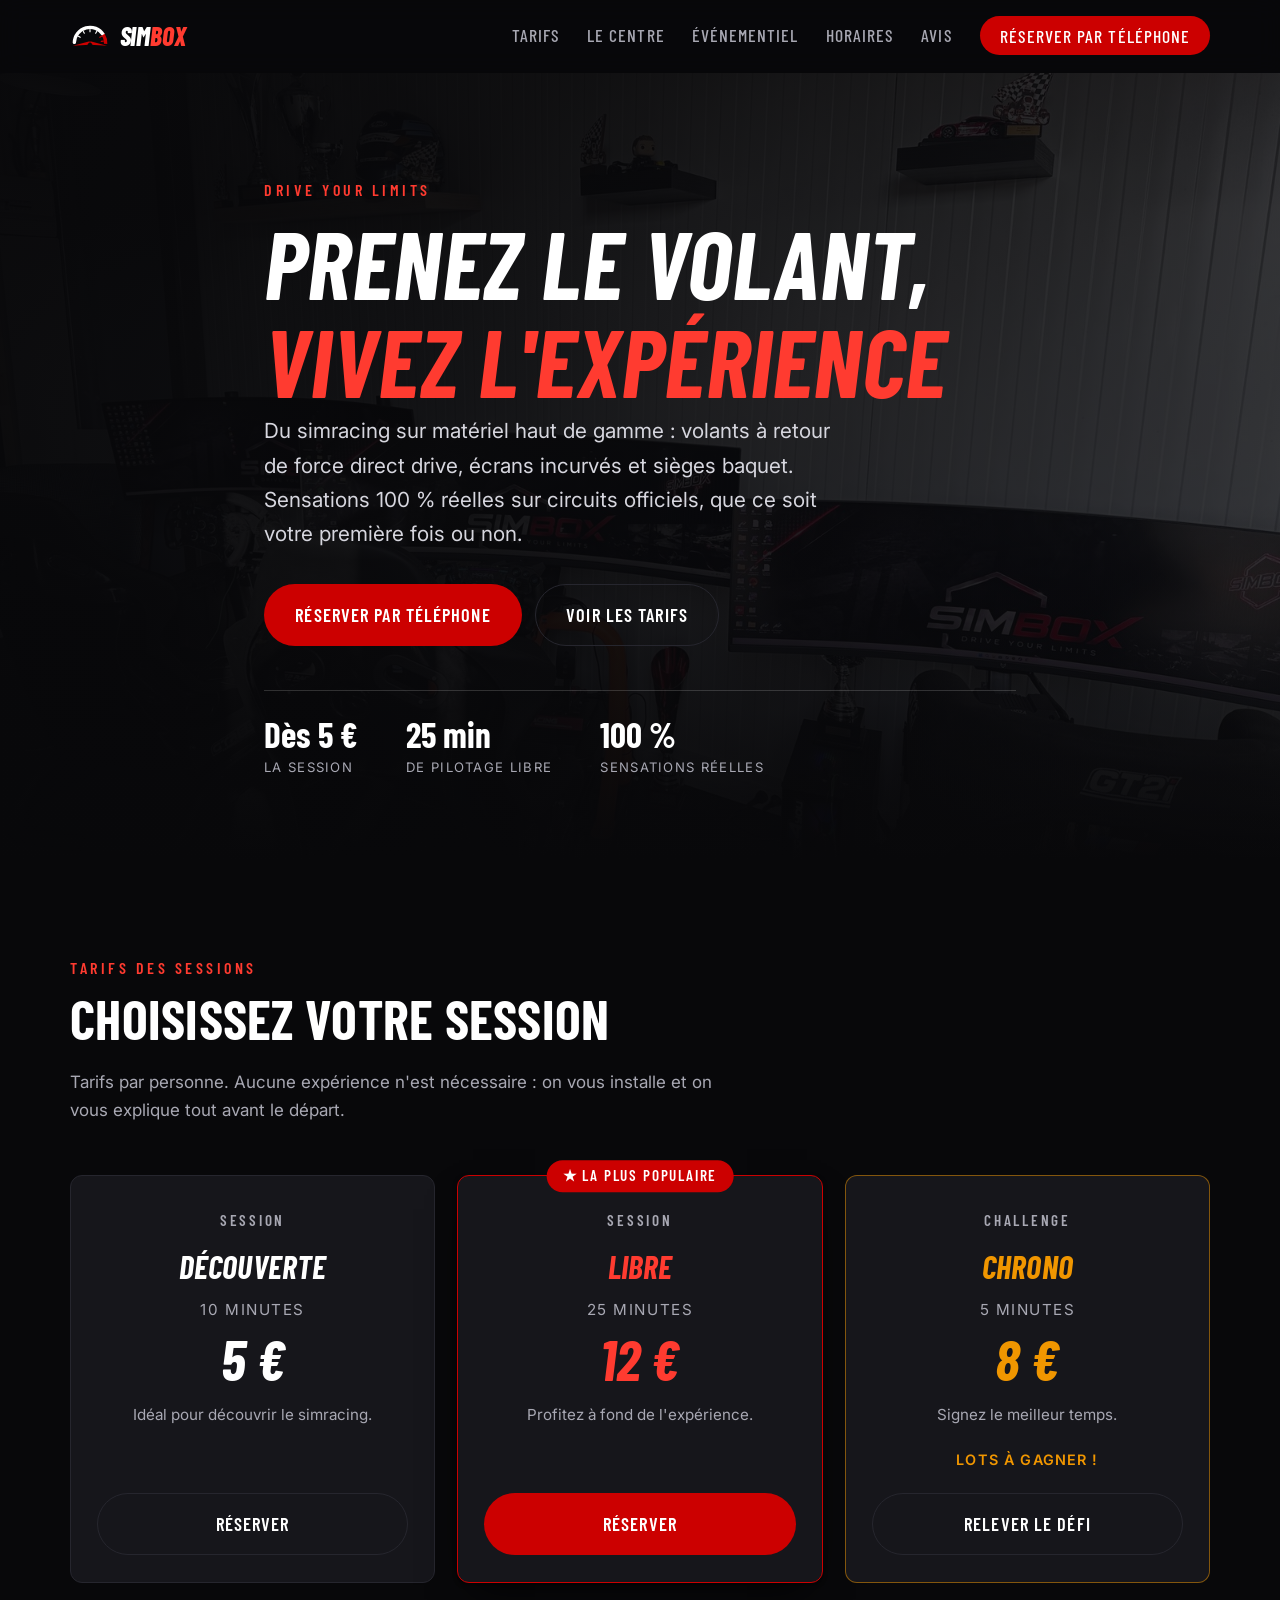
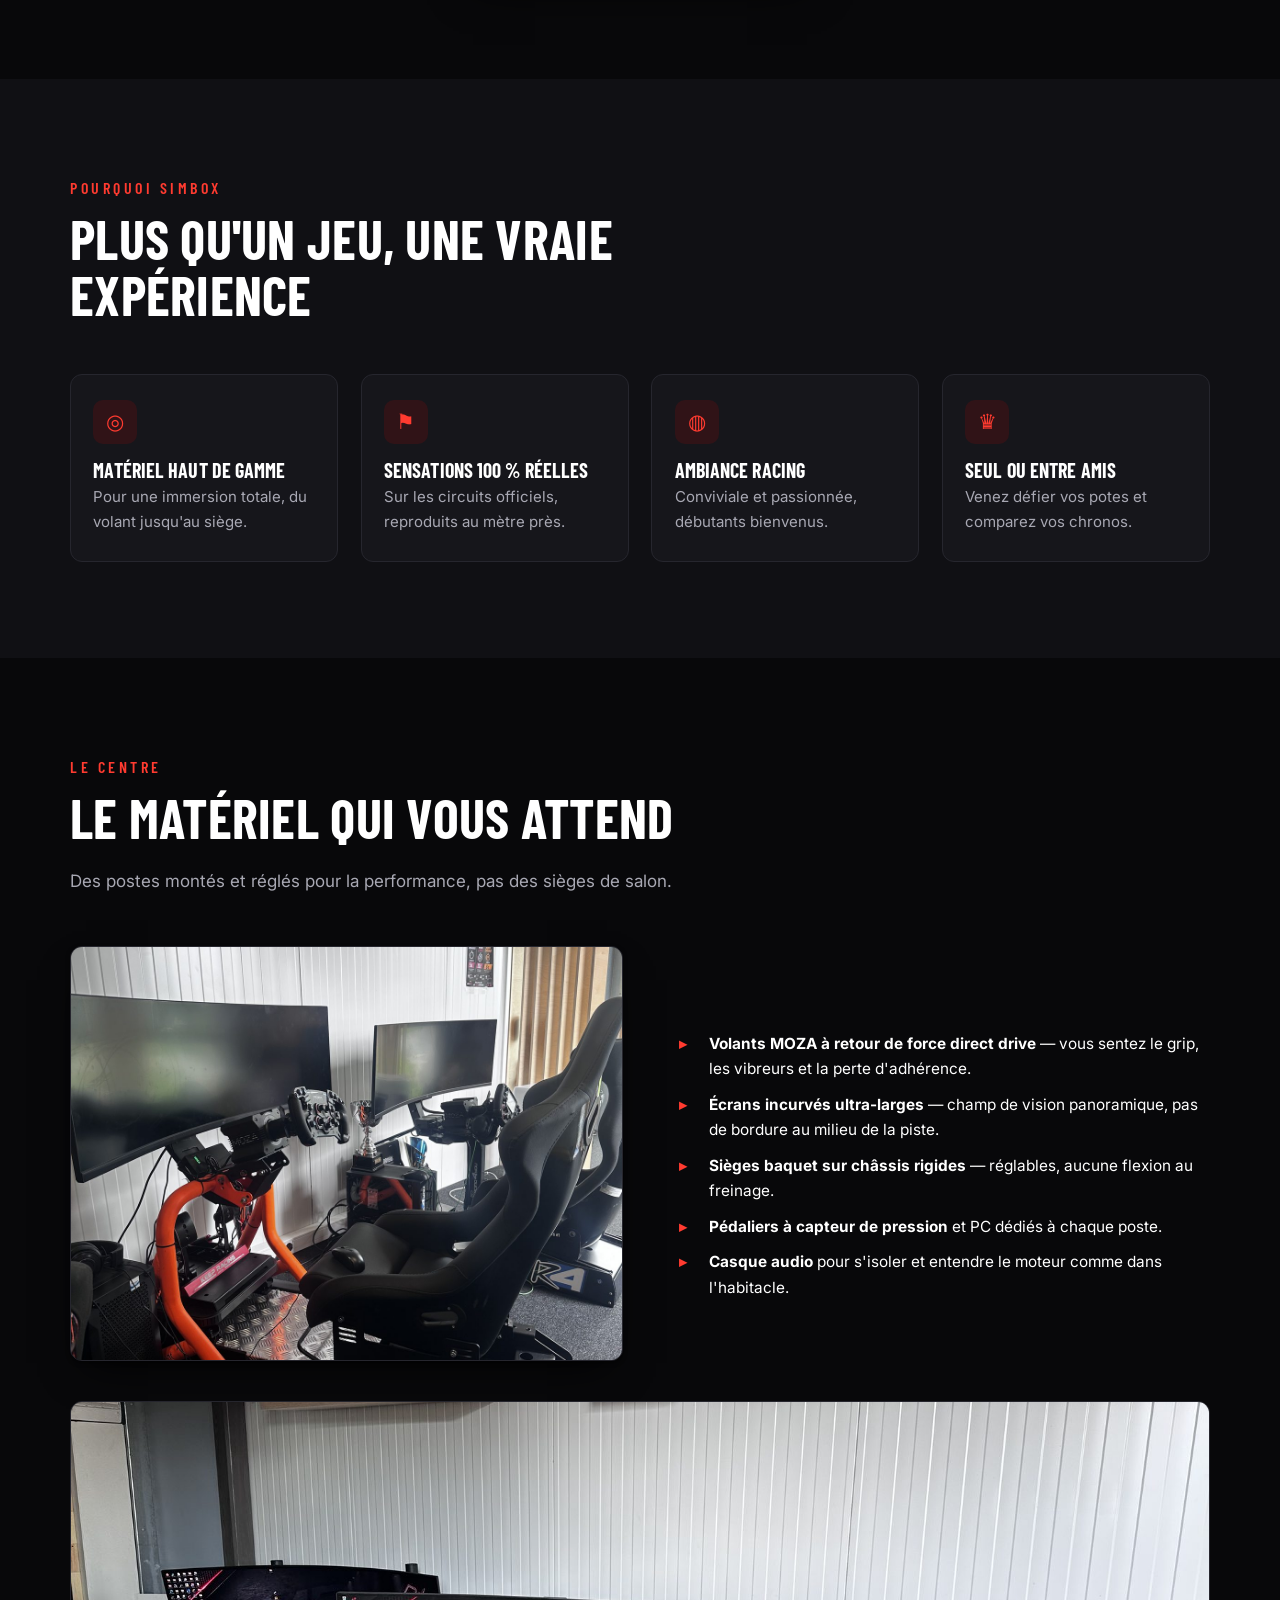
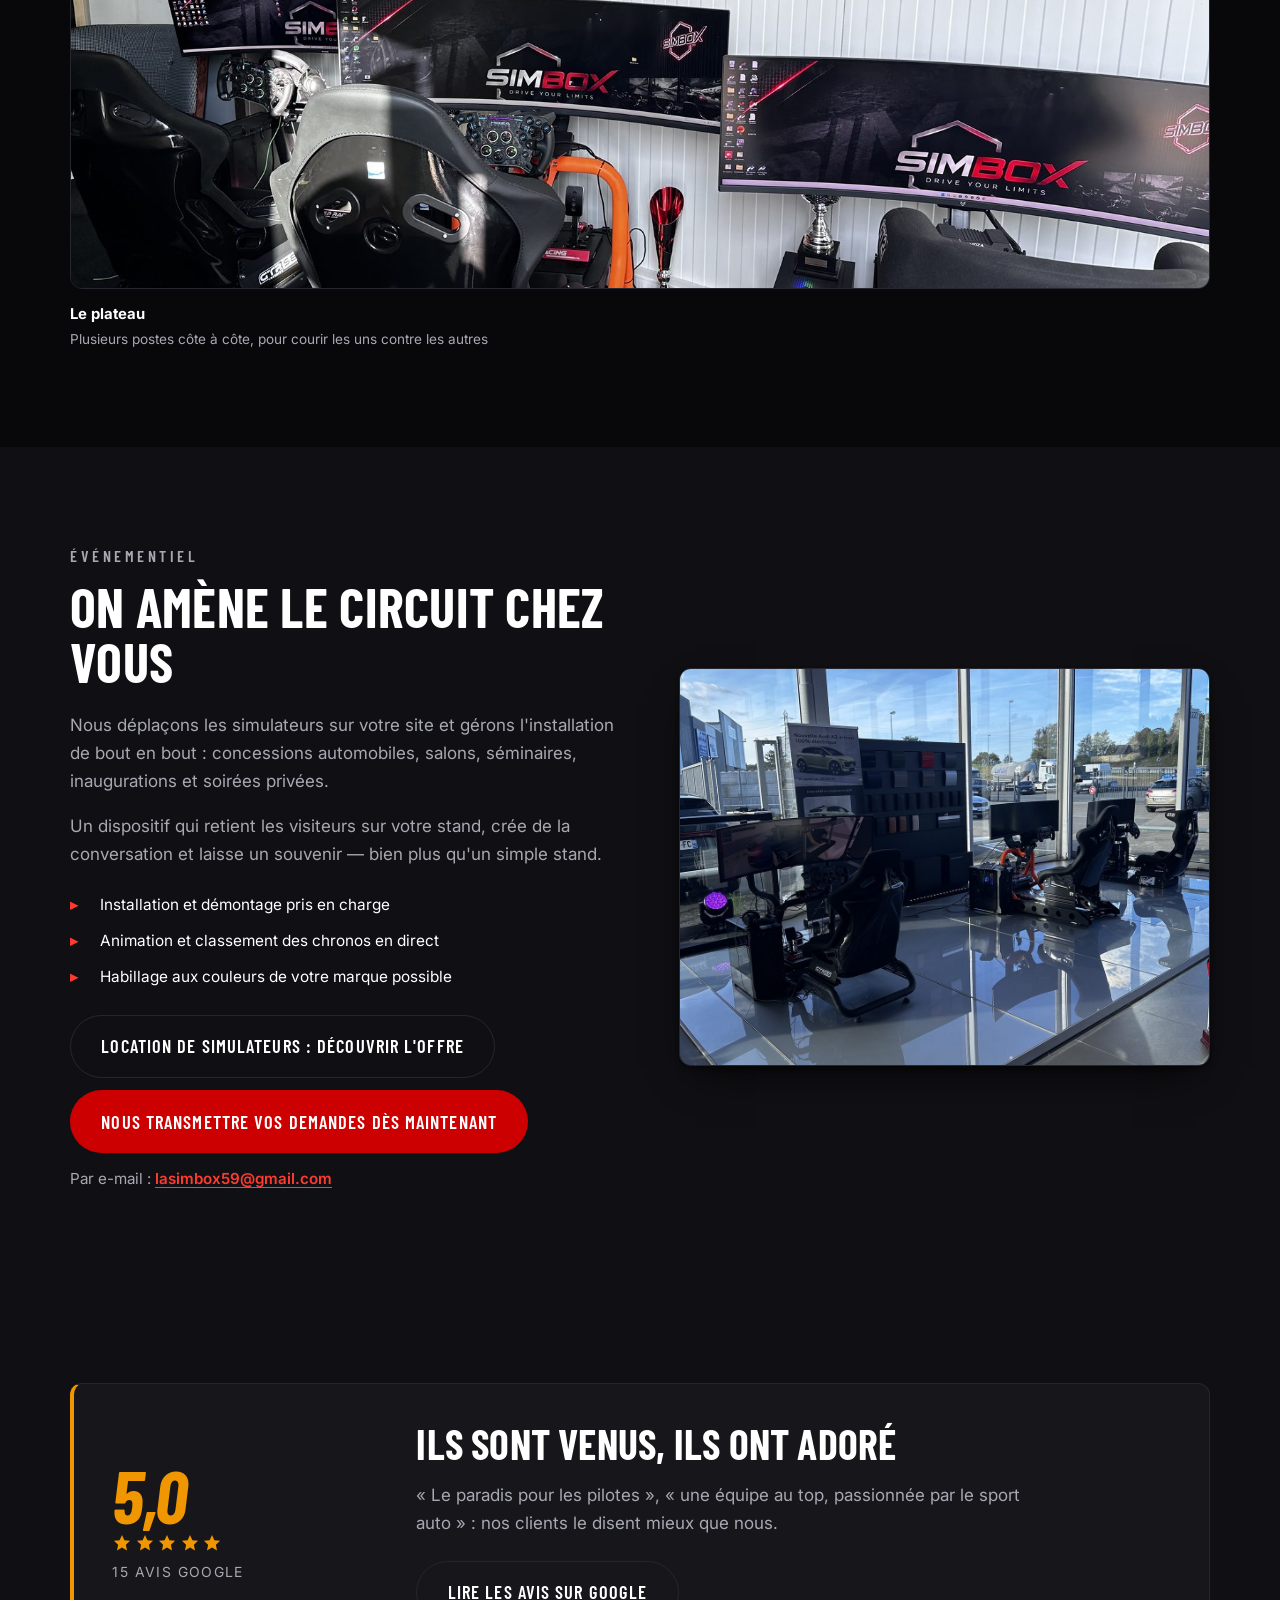
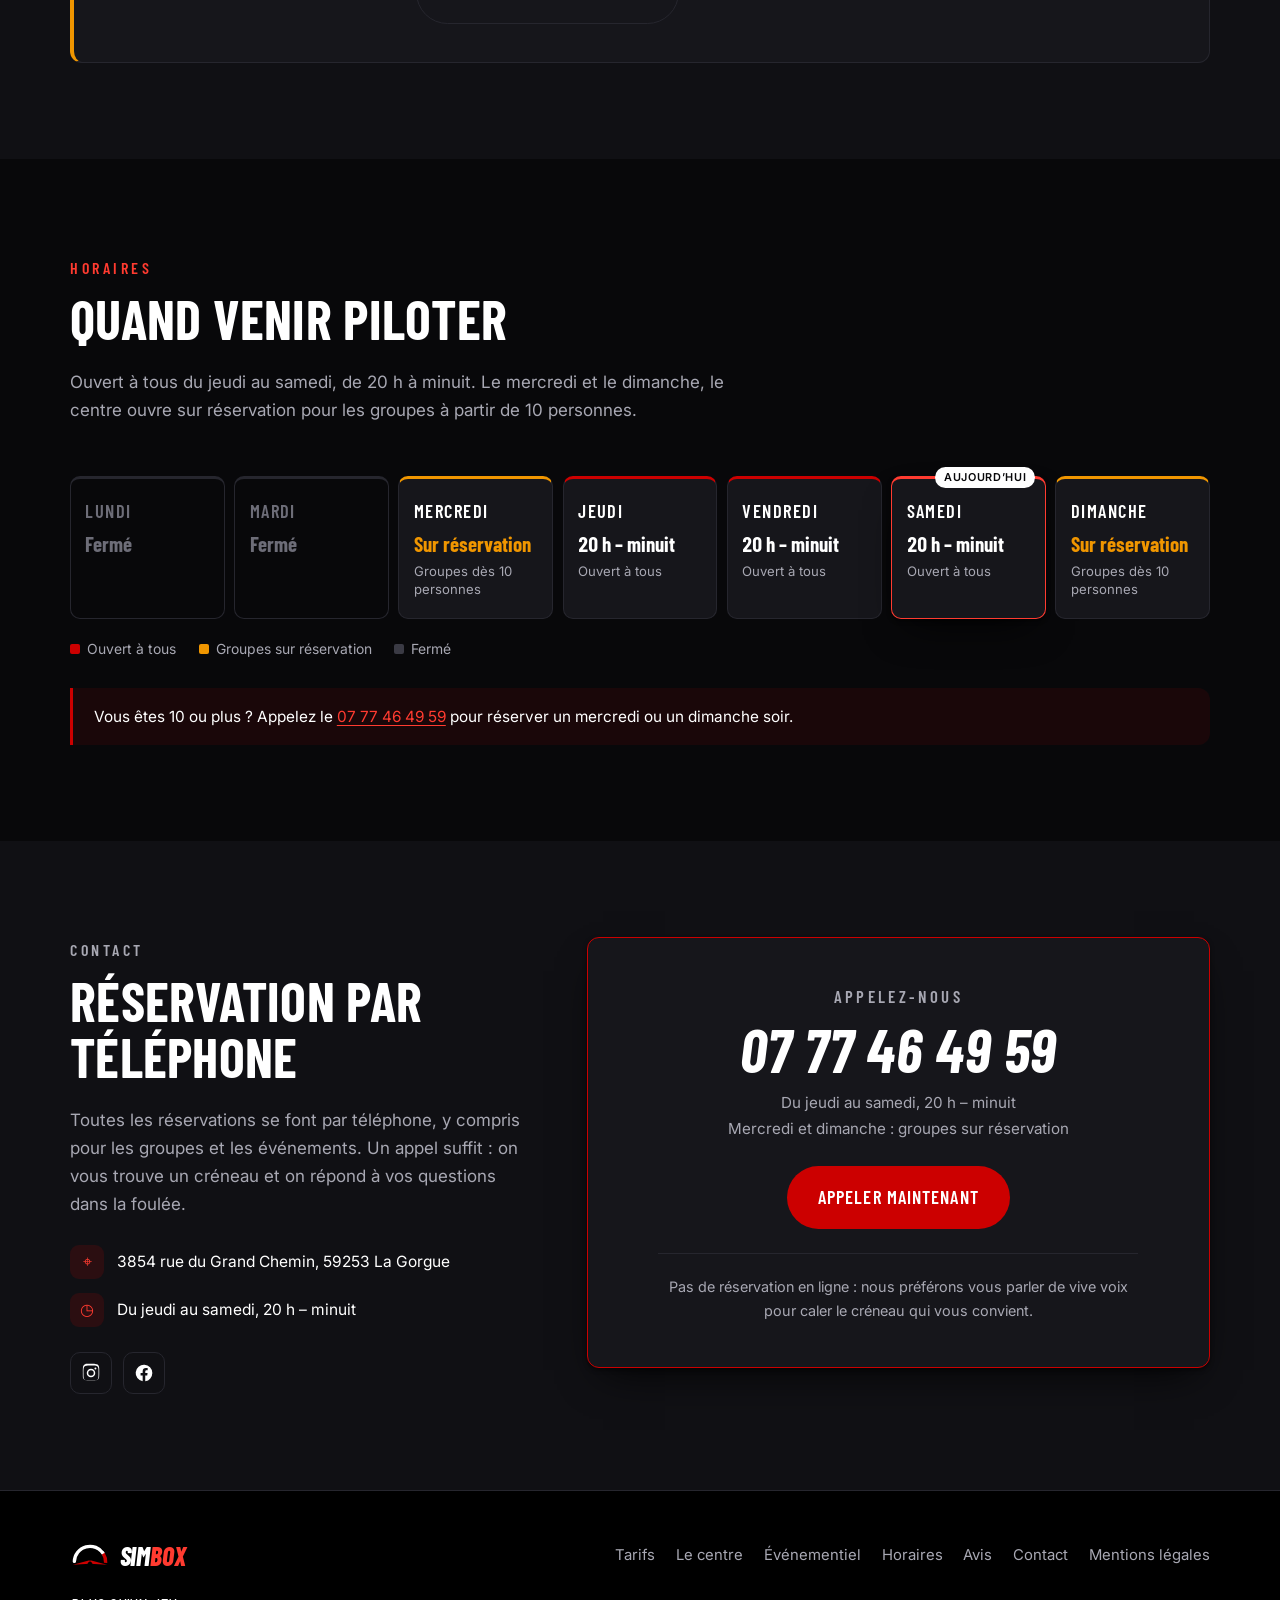
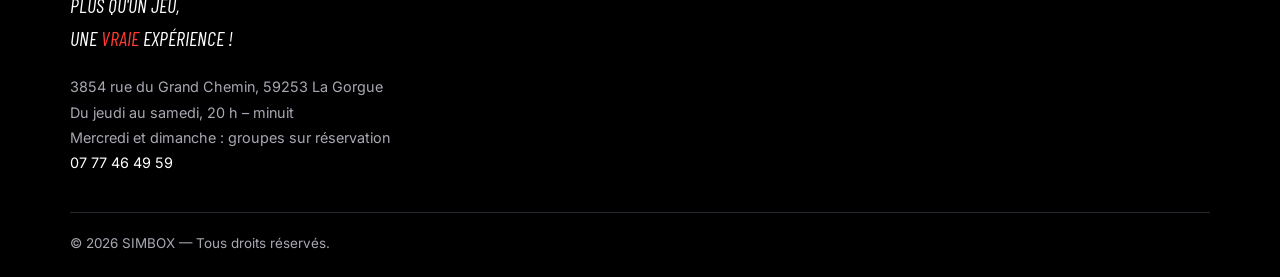
==== index.html @ a3049465 "Mise à jour du site" ====
<!DOCTYPE html>
<html lang="fr">
<head>
<meta charset="utf-8">
<meta name="viewport" content="width=device-width, initial-scale=1">

<!-- ======================================================================
     À PERSONNALISER : titre et description (visibles sur Google)
     ====================================================================== -->
<title>SIMBOX — Simulateurs de course automobile à La Gorgue</title>
<meta name="description" content="SIMBOX, simulateurs de course automobile à La Gorgue. Session découverte 5 €, session libre 25 min 12 €, challenge chrono. Ouvert du jeudi au samedi de 20 h à minuit, mercredi et dimanche sur réservation pour les groupes.">

<meta property="og:type" content="website">
<meta property="og:title" content="SIMBOX — Drive your limits">
<meta property="og:description" content="Simulateurs de course automobile à La Gorgue. Sensations 100 % réelles sur circuits officiels, sessions dès 5 €. Ouvert du jeudi au samedi, 20 h – minuit. Groupes sur réservation le mercredi et le dimanche.">
<meta property="og:image" content="assets/img/plateau.jpg">
<meta property="og:locale" content="fr_FR">
<meta name="theme-color" content="#08080a">

<link rel="icon" href="data:image/svg+xml,<svg xmlns='http://www.w3.org/2000/svg' viewBox='0 0 100 100'><rect width='100' height='100' rx='20' fill='%23000000'/><text x='50' y='72' font-size='62' font-family='Arial,Helvetica,sans-serif' font-weight='bold' font-style='italic' fill='%23cc0000' text-anchor='middle'>S</text></svg>">

<link rel="preconnect" href="https://fonts.googleapis.com">
<link rel="preconnect" href="https://fonts.gstatic.com" crossorigin>
<link href="https://fonts.googleapis.com/css2?family=Barlow+Condensed:ital,wght@0,500;0,600;0,700;1,700;1,800&family=Inter:wght@400;500;600&display=swap" rel="stylesheet">
<link rel="stylesheet" href="assets/css/style.css">
<script>document.documentElement.classList.add("js");</script>

<!-- Données structurées : permettent à Google d'afficher l'adresse, les horaires
     et le bouton d'appel directement dans les résultats de recherche locaux.
     À tenir à jour si les horaires ou les tarifs changent. -->
<script type="application/ld+json">
{
  "@context": "https://schema.org",
  "@type": "EntertainmentBusiness",
  "name": "SIMBOX",
  "description": "Simulateurs de course automobile sur matériel haut de gamme. Sessions dès 5 €, seul ou entre amis, et prestations événementielles sur site.",
  "slogan": "Drive your limits",
  "telephone": "+33777464959",
  "priceRange": "5 € – 12 €",
  "address": {
    "@type": "PostalAddress",
    "streetAddress": "3854 rue du Grand Chemin",
    "postalCode": "59253",
    "addressLocality": "La Gorgue",
    "addressRegion": "Hauts-de-France",
    "addressCountry": "FR"
  },
  "sameAs": [
    "https://www.instagram.com/lasimbox/",
    "https://www.facebook.com/profile.php?id=100083187744218",
    "https://www.google.com/maps?cid=8735192761302162915"
  ],
  "openingHoursSpecification": [{
    "@type": "OpeningHoursSpecification",
    "dayOfWeek": ["Thursday", "Friday", "Saturday"],
    "opens": "20:00",
    "closes": "24:00"
  }],
  "makesOffer": [
    { "@type": "Offer", "name": "Session Découverte — 10 min", "price": "5",  "priceCurrency": "EUR" },
    { "@type": "Offer", "name": "Session Libre — 25 min",      "price": "12", "priceCurrency": "EUR" },
    { "@type": "Offer", "name": "Challenge Chrono — 5 min",    "price": "8",  "priceCurrency": "EUR" }
  ]
}
</script>
</head>
<body>

<a class="skip-link" href="#contenu">Aller au contenu</a>

<header class="site-header" id="haut">
  <div class="wrap header-inner">

    <a class="brand" href="#haut">
      <!-- Logo redessiné en SVG d'après l'affiche : compteur + SIM/BOX -->
      <svg class="brand-gauge" viewBox="0 6 120 68" role="img" aria-label="SIMBOX">
        <path d="M13.03 58.36 A47 47 0 0 1 99.86 35.09"
              fill="none" stroke="#ffffff" stroke-width="10" stroke-linecap="round"/>
        <path d="M99.86 35.09 A47 47 0 0 1 106.94 62.46" fill="none"
              stroke="#cc0000" stroke-width="10" stroke-linecap="butt"/>
        <g stroke="#ffffff" stroke-width="3.4" stroke-linecap="round">
          <line x1="30.56" y1="43.00" x2="25.36" y2="40.00"/>
          <line x1="43.00" y1="30.56" x2="40.00" y2="25.36"/>
          <line x1="60.00" y1="26.00" x2="60.00" y2="20.00"/>
          <line x1="77.00" y1="30.56" x2="80.00" y2="25.36"/>
        </g>
        <g stroke="#cc0000" stroke-width="3.4" stroke-linecap="round">
          <line x1="89.44" y1="43.00" x2="94.64" y2="40.00"/>
          <line x1="93.67" y1="55.27" x2="99.61" y2="54.43"/>
        </g>
        <polygon points="59,55 59,65 8.64,68.5" fill="#cc0000"/>
        <polygon points="61,55 61,65 111.36,68.5" fill="#cc0000"/>
        <ellipse cx="60" cy="64" rx="6.5" ry="4.8" fill="#08080a"/>
      </svg>
      <span class="brand-name"><span class="bn-sim">SIM</span><span class="bn-box">BOX</span></span>
    </a>

    <button class="nav-toggle" aria-expanded="false" aria-controls="nav-principal">
      <span class="nav-toggle-bars" aria-hidden="true"></span>
      <span class="sr-only">Ouvrir le menu</span>
    </button>

    <nav id="nav-principal" class="nav" aria-label="Navigation principale">
      <ul>
        <li><a href="#tarifs">Tarifs</a></li>
        <li><a href="#centre">Le centre</a></li>
        <li><a href="#evenementiel">Événementiel</a></li>
        <li><a href="#horaires">Horaires</a></li>
        <li><a href="#avis">Avis</a></li>
        <li><a class="nav-cta" href="tel:+33777464959">Réserver par téléphone</a></li>
      </ul>
    </nav>
  </div>
</header>

<main id="contenu">

  <!-- ================= HERO ================= -->
  <section class="hero">
    <div class="wrap hero-inner">
      <p class="eyebrow reveal">Drive your limits</p>
      <h1 class="reveal">Prenez le volant,<span class="accent">vivez l'expérience</span></h1>
      <p class="lede reveal">
        Du simracing sur matériel haut de gamme : volants à retour de force direct drive,
        écrans incurvés et sièges baquet. Sensations 100 % réelles sur circuits officiels,
        que ce soit votre première fois ou non.
      </p>
      <div class="hero-actions reveal">
        <a class="btn btn-primary" href="tel:+33777464959">Réserver par téléphone</a>
        <a class="btn btn-ghost" href="#tarifs">Voir les tarifs</a>
      </div>
      <ul class="hero-facts reveal">
        <li><strong>Dès 5 €</strong><span>la session</span></li>
        <li><strong>25 min</strong><span>de pilotage libre</span></li>
        <li><strong>100 %</strong><span>sensations réelles</span></li>
      </ul>
    </div>
  </section>

  <!-- ================= TARIFS ================= -->
  <section class="section" id="tarifs">
    <div class="wrap">
      <header class="section-head reveal">
        <p class="eyebrow">Tarifs des sessions</p>
        <h2>Choisissez votre session</h2>
        <p class="section-sub">
          Tarifs par personne. Aucune expérience n'est nécessaire : on vous installe
          et on vous explique tout avant le départ.
        </p>
      </header>

      <div class="grid grid-3 tarifs">

        <article class="tarif reveal">
          <p class="tarif-kind">Session</p>
          <h3>Découverte</h3>
          <p class="tarif-duree">10 minutes</p>
          <p class="tarif-prix">5 €</p>
          <p class="tarif-desc">Idéal pour découvrir le simracing.</p>
          <a class="btn btn-ghost" href="tel:+33777464959">Réserver</a>
        </article>

        <article class="tarif tarif-populaire reveal">
          <span class="tarif-flag">★ La plus populaire</span>
          <p class="tarif-kind">Session</p>
          <h3>Libre</h3>
          <p class="tarif-duree">25 minutes</p>
          <p class="tarif-prix">12 €</p>
          <p class="tarif-desc">Profitez à fond de l'expérience.</p>
          <a class="btn btn-primary" href="tel:+33777464959">Réserver</a>
        </article>

        <article class="tarif tarif-chrono reveal">
          <p class="tarif-kind">Challenge</p>
          <h3>Chrono</h3>
          <p class="tarif-duree">5 minutes</p>
          <p class="tarif-prix">8 €</p>
          <p class="tarif-desc">Signez le meilleur temps.</p>
          <p class="tarif-lot">Lots à gagner !</p>
          <a class="btn btn-ghost" href="tel:+33777464959">Relever le défi</a>
        </article>

      </div>
    </div>
  </section>

  <!-- ================= ATOUTS ================= -->
  <section class="section section-alt">
    <div class="wrap">
      <header class="section-head reveal">
        <p class="eyebrow">Pourquoi SIMBOX</p>
        <h2>Plus qu'un jeu, une vraie expérience</h2>
      </header>

      <div class="grid grid-4">
        <article class="atout reveal">
          <div class="atout-icon" aria-hidden="true">◎</div>
          <h3>Matériel haut de gamme</h3>
          <p>Pour une immersion totale, du volant jusqu'au siège.</p>
        </article>
        <article class="atout reveal">
          <div class="atout-icon" aria-hidden="true">⚑</div>
          <h3>Sensations 100 % réelles</h3>
          <p>Sur les circuits officiels, reproduits au mètre près.</p>
        </article>
        <article class="atout reveal">
          <div class="atout-icon" aria-hidden="true">◍</div>
          <h3>Ambiance racing</h3>
          <p>Conviviale et passionnée, débutants bienvenus.</p>
        </article>
        <article class="atout reveal">
          <div class="atout-icon" aria-hidden="true">♛</div>
          <h3>Seul ou entre amis</h3>
          <p>Venez défier vos potes et comparez vos chronos.</p>
        </article>
      </div>
    </div>
  </section>

  <!-- ================= LE CENTRE ================= -->
  <section class="section" id="centre">
    <div class="wrap">
      <header class="section-head reveal">
        <p class="eyebrow">Le centre</p>
        <h2>Le matériel qui vous attend</h2>
        <p class="section-sub">
          Des postes montés et réglés pour la performance, pas des sièges de salon.
        </p>
      </header>

      <div class="split split-reverse" style="margin-bottom:2.5rem">
        <div class="split-text reveal">
          <ul class="checklist">
            <li><strong>Volants MOZA à retour de force direct drive</strong> — vous sentez le grip, les vibreurs et la perte d'adhérence.</li>
            <li><strong>Écrans incurvés ultra-larges</strong> — champ de vision panoramique, pas de bordure au milieu de la piste.</li>
            <li><strong>Sièges baquet sur châssis rigides</strong> — réglables, aucune flexion au freinage.</li>
            <li><strong>Pédaliers à capteur de pression</strong> et PC dédiés à chaque poste.</li>
            <li><strong>Casque audio</strong> pour s'isoler et entendre le moteur comme dans l'habitacle.</li>
          </ul>
        </div>
        <div class="split-media reveal">
          <img src="assets/img/cockpit.jpg" width="1200" height="1600"
               alt="Poste de pilotage SIMBOX : volant MOZA, écran incurvé et siège baquet sur châssis tubulaire orange.">
        </div>
      </div>

      <figure class="shot shot-large reveal">
        <img src="assets/img/plateau.jpg" width="1600" height="1200" loading="lazy"
             alt="Le plateau SIMBOX avec plusieurs simulateurs alignés et les trophées exposés au mur.">
        <figcaption><strong>Le plateau</strong><span>Plusieurs postes côte à côte, pour courir les uns contre les autres</span></figcaption>
      </figure>
    </div>
  </section>

  <!-- ================= ÉVÉNEMENTIEL ================= -->
  <section class="section section-alt" id="evenementiel">
    <div class="wrap split">
      <div class="split-text reveal">
        <p class="eyebrow">Événementiel</p>
        <h2>On amène le circuit chez vous</h2>
        <p>
          Nous déplaçons les simulateurs sur votre site et gérons l'installation
          de bout en bout : concessions automobiles, salons, séminaires,
          inaugurations et soirées privées.
        </p>
        <p>
          Un dispositif qui retient les visiteurs sur votre stand, crée de la
          conversation et laisse un souvenir — bien plus qu'un simple stand.
        </p>
        <ul class="checklist">
          <li>Installation et démontage pris en charge</li>
          <li>Animation et classement des chronos en direct</li>
          <li>Habillage aux couleurs de votre marque possible</li>
        </ul>
        <div class="devis">
          <a class="btn btn-ghost devis-location" href="location-simulateurs.html">Location de simulateurs : découvrir l'offre</a>
          <a class="btn btn-primary"
             href="mailto:lasimbox59@gmail.com?subject=Demande%20de%20devis%20%C3%A9v%C3%A9nementiel">Nous transmettre vos demandes dès maintenant</a>
          <p class="devis-mail">
            Par e-mail :
            <a href="mailto:lasimbox59@gmail.com?subject=Demande%20de%20devis%20%C3%A9v%C3%A9nementiel">lasimbox59@gmail.com</a>
          </p>
        </div>
      </div>
      <div class="split-media reveal">
        <img src="assets/img/evenementiel.jpg" width="1200" height="1600" loading="lazy"
             alt="Trois simulateurs SIMBOX installés dans le showroom vitré d'une concession Audi.">
      </div>
    </div>
  </section>

  <!-- ================= AVIS GOOGLE ================= -->
  <section class="section section-avis" id="avis">
    <div class="wrap">
      <div class="avis-google reveal">
        <div class="avis-note">
          <span class="avis-chiffre">5,0</span>
          <span class="avis-etoiles" role="img" aria-label="Note de 5 sur 5"><svg class="etoile" viewBox="0 0 24 24" aria-hidden="true"><path d="M12 2.3l2.9 6.3 6.8.8-5 4.7 1.3 6.8-6-3.4-6 3.4 1.3-6.8-5-4.7 6.8-.8z"/></svg><svg class="etoile" viewBox="0 0 24 24" aria-hidden="true"><path d="M12 2.3l2.9 6.3 6.8.8-5 4.7 1.3 6.8-6-3.4-6 3.4 1.3-6.8-5-4.7 6.8-.8z"/></svg><svg class="etoile" viewBox="0 0 24 24" aria-hidden="true"><path d="M12 2.3l2.9 6.3 6.8.8-5 4.7 1.3 6.8-6-3.4-6 3.4 1.3-6.8-5-4.7 6.8-.8z"/></svg><svg class="etoile" viewBox="0 0 24 24" aria-hidden="true"><path d="M12 2.3l2.9 6.3 6.8.8-5 4.7 1.3 6.8-6-3.4-6 3.4 1.3-6.8-5-4.7 6.8-.8z"/></svg><svg class="etoile" viewBox="0 0 24 24" aria-hidden="true"><path d="M12 2.3l2.9 6.3 6.8.8-5 4.7 1.3 6.8-6-3.4-6 3.4 1.3-6.8-5-4.7 6.8-.8z"/></svg></span>
          <span class="avis-compte">15 avis Google</span>
        </div>
        <div class="avis-texte">
          <h2>Ils sont venus, ils ont adoré</h2>
          <p>
            « Le paradis pour les pilotes », « une équipe au top, passionnée par le
            sport auto » : nos clients le disent mieux que nous.
          </p>
          <a class="btn btn-ghost" href="https://www.google.com/maps?cid=8735192761302162915" target="_blank" rel="noopener">
            Lire les avis sur Google
          </a>
        </div>
      </div>
    </div>
  </section>

  <!-- ================= HORAIRES ================= -->
  <section class="section" id="horaires">
    <div class="wrap">
      <header class="section-head reveal">
        <p class="eyebrow">Horaires</p>
        <h2>Quand venir piloter</h2>
        <p class="section-sub">
          Ouvert à tous du jeudi au samedi, de 20 h à minuit. Le mercredi et le
          dimanche, le centre ouvre sur réservation pour les groupes à partir de
          10 personnes.
        </p>
      </header>

      <ol class="semaine reveal" aria-label="Horaires de la semaine">
        <li class="jour jour-ferme" data-jour="1">
          <span class="jour-nom">Lundi</span>
          <span class="jour-etat">Fermé</span>
        </li>
        <li class="jour jour-ferme" data-jour="2">
          <span class="jour-nom">Mardi</span>
          <span class="jour-etat">Fermé</span>
        </li>
        <li class="jour jour-groupe" data-jour="3">
          <span class="jour-nom">Mercredi</span>
          <span class="jour-etat">Sur réservation</span>
          <span class="jour-detail">Groupes dès 10 personnes</span>
        </li>
        <li class="jour jour-ouvert" data-jour="4">
          <span class="jour-nom">Jeudi</span>
          <span class="jour-etat">20 h – minuit</span>
          <span class="jour-detail">Ouvert à tous</span>
        </li>
        <li class="jour jour-ouvert" data-jour="5">
          <span class="jour-nom">Vendredi</span>
          <span class="jour-etat">20 h – minuit</span>
          <span class="jour-detail">Ouvert à tous</span>
        </li>
        <li class="jour jour-ouvert" data-jour="6">
          <span class="jour-nom">Samedi</span>
          <span class="jour-etat">20 h – minuit</span>
          <span class="jour-detail">Ouvert à tous</span>
        </li>
        <li class="jour jour-groupe" data-jour="0">
          <span class="jour-nom">Dimanche</span>
          <span class="jour-etat">Sur réservation</span>
          <span class="jour-detail">Groupes dès 10 personnes</span>
        </li>
      </ol>

      <p class="semaine-legende reveal">
        <span><span class="pastille pastille-ouvert" aria-hidden="true"></span>Ouvert à tous</span>
        <span><span class="pastille pastille-groupe" aria-hidden="true"></span>Groupes sur réservation</span>
        <span><span class="pastille pastille-ferme" aria-hidden="true"></span>Fermé</span>
      </p>

      <p class="note reveal">
        Vous êtes 10 ou plus ? Appelez le
        <a href="tel:+33777464959">07 77 46 49 59</a> pour réserver un mercredi
        ou un dimanche soir.
      </p>
    </div>
  </section>

  <!-- ================= CONTACT ================= -->
  <section class="section section-contact" id="contact">
    <div class="wrap contact">
      <div class="contact-intro reveal">
        <p class="eyebrow">Contact</p>
        <h2>Réservation par téléphone</h2>
        <p>
          Toutes les réservations se font par téléphone, y compris pour les groupes
          et les événements. Un appel suffit : on vous trouve un créneau et on
          répond à vos questions dans la foulée.
        </p>

        <ul class="contact-list">
          <li>
            <span class="ci" aria-hidden="true">⌖</span>
            <a href="https://www.google.com/maps/search/?api=1&amp;query=3854+rue+du+Grand+Chemin+59253+La+Gorgue"
               target="_blank" rel="noopener">
              3854 rue du Grand Chemin, 59253 La Gorgue
            </a>
          </li>
          <li>
            <span class="ci" aria-hidden="true">◷</span>
            <a href="#horaires">Du jeudi au samedi, 20 h – minuit</a>
          </li>
        </ul>

        <!-- Facebook : lien confirmé. Instagram : À VÉRIFIER, l'identifiant
             « lasimbox » est supposé. S'il ne tombe pas sur votre page, remplacez
             l'URL ici et dans le tableau sameAs des données structurées. -->
        <div class="socials">
          <a href="https://www.instagram.com/lasimbox/" aria-label="SIMBOX sur Instagram" target="_blank" rel="noopener">
            <svg viewBox="0 0 24 24" aria-hidden="true"><path d="M12 2.2c3.2 0 3.6 0 4.9.07 1.2.05 1.8.25 2.2.42.6.22 1 .48 1.4.9.4.4.7.8.9 1.4.2.4.4 1 .4 2.2.1 1.3.1 1.7.1 4.9s0 3.6-.1 4.9c0 1.2-.2 1.8-.4 2.2-.2.6-.5 1-.9 1.4-.4.4-.8.7-1.4.9-.4.2-1 .4-2.2.4-1.3.1-1.7.1-4.9.1s-3.6 0-4.9-.1c-1.2 0-1.8-.2-2.2-.4-.6-.2-1-.5-1.4-.9-.4-.4-.7-.8-.9-1.4-.2-.4-.4-1-.4-2.2C2.2 15.6 2.2 15.2 2.2 12s0-3.6.1-4.9c0-1.2.2-1.8.4-2.2.2-.6.5-1 .9-1.4.4-.4.8-.7 1.4-.9.4-.2 1-.4 2.2-.4C8.4 2.2 8.8 2.2 12 2.2m0 2.1c-3.1 0-3.5 0-4.8.07-1 .05-1.6.22-1.9.36-.5.18-.8.4-1.1.7-.3.3-.5.6-.7 1.1-.1.3-.3.9-.4 1.9C3 9.7 3 10.1 3 13.2s0 3.5.1 4.8c.1 1 .3 1.6.4 1.9.2.5.4.8.7 1.1.3.3.6.5 1.1.7.3.1.9.3 1.9.4 1.3.1 1.7.1 4.8.1s3.5 0 4.8-.1c1-.1 1.6-.3 1.9-.4.5-.2.8-.4 1.1-.7.3-.3.5-.6.7-1.1.1-.3.3-.9.4-1.9.1-1.3.1-1.7.1-4.8s0-3.5-.1-4.8c-.1-1-.3-1.6-.4-1.9-.2-.5-.4-.8-.7-1.1-.3-.3-.6-.5-1.1-.7-.3-.1-.9-.3-1.9-.4-1.3-.07-1.7-.07-4.8-.07z" transform="translate(0 -1.2)"/><path d="M12 15.3a3.3 3.3 0 1 1 0-6.6 3.3 3.3 0 0 1 0 6.6m0-8.4a5.1 5.1 0 1 0 0 10.2 5.1 5.1 0 0 0 0-10.2m6.5-.2a1.2 1.2 0 1 1-2.4 0 1.2 1.2 0 0 1 2.4 0"/></svg>
          </a>
          <a href="https://www.facebook.com/profile.php?id=100083187744218" aria-label="SIMBOX sur Facebook" target="_blank" rel="noopener">
            <svg viewBox="0 0 24 24" aria-hidden="true"><path d="M22 12a10 10 0 1 0-11.6 9.9v-7H7.9V12h2.5V9.8c0-2.5 1.5-3.9 3.8-3.9 1.1 0 2.2.2 2.2.2v2.5h-1.3c-1.2 0-1.6.8-1.6 1.6V12h2.8l-.4 2.9h-2.4v7A10 10 0 0 0 22 12"/></svg>
          </a>
        </div>
      </div>

      <!-- Bloc téléphone : c'est le seul moyen de réserver. -->
      <div class="phone-panel reveal">
        <p class="phone-label">Appelez-nous</p>
        <a class="phone-number" href="tel:+33777464959">07 77 46 49 59</a>
        <p class="phone-hours">Du jeudi au samedi, 20 h – minuit<br>
        Mercredi et dimanche : groupes sur réservation</p>
        <a class="btn btn-primary phone-btn" href="tel:+33777464959">Appeler maintenant</a>
        <p class="phone-note">
          Pas de réservation en ligne : nous préférons vous parler de vive voix
          pour caler le créneau qui vous convient.
        </p>
      </div>
    </div>
  </section>

</main>

<footer class="site-footer">
  <div class="wrap footer-inner">
    <div>
      <a class="brand" href="#haut">
        <svg class="brand-gauge" viewBox="0 6 120 68" role="img" aria-label="SIMBOX">
          <path d="M13.03 58.36 A47 47 0 0 1 99.86 35.09" fill="none"
                stroke="#ffffff" stroke-width="10" stroke-linecap="round"/>
          <path d="M99.86 35.09 A47 47 0 0 1 106.94 62.46" fill="none"
                stroke="#cc0000" stroke-width="10" stroke-linecap="butt"/>
          <polygon points="59,55 59,65 8.64,68.5" fill="#cc0000"/>
          <polygon points="61,55 61,65 111.36,68.5" fill="#cc0000"/>
          <ellipse cx="60" cy="64" rx="6.5" ry="4.8" fill="#000000"/>
        </svg>
        <span class="brand-name"><span class="bn-sim">SIM</span><span class="bn-box">BOX</span></span>
      </a>
      <p class="footer-slogan">Plus qu'un jeu,<br>une <span class="accent">vraie</span> expérience !</p>
      <address class="footer-address">
        3854 rue du Grand Chemin, 59253 La Gorgue<br>
        Du jeudi au samedi, 20 h – minuit<br>
        Mercredi et dimanche : groupes sur réservation<br>
        <a href="tel:+33777464959">07 77 46 49 59</a>
      </address>
    </div>
    <nav class="footer-nav" aria-label="Pied de page">
      <a href="#tarifs">Tarifs</a>
      <a href="#centre">Le centre</a>
      <a href="#evenementiel">Événementiel</a>
      <a href="#horaires">Horaires</a>
      <a href="#avis">Avis</a>
      <a href="#contact">Contact</a>
      <a href="mentions-legales.html">Mentions légales</a>
    </nav>
  </div>
  <div class="wrap footer-bottom">
    <p>© <span id="annee">2026</span> SIMBOX — Tous droits réservés.</p>
  </div>
</footer>

<script src="assets/js/main.js"></script>
</body>
</html>
---- assets/css/style.css ----
/* ==========================================================================
   SIMBOX — feuille de style
   Charte relevée sur l'affiche tarifaire : rouge #cc0000, or #f09600, fond noir.
   Le site assume volontairement un thème sombre unique (identité de la marque).
   ========================================================================== */

:root {
  /* Couleurs de marque */
  --red:        #cc0000;   /* aplats, boutons, logo */
  --red-bright: #ff3b30;   /* texte et liens sur fond sombre (contraste) */
  --gold:       #f09600;   /* Challenge Chrono */

  /* Fonds et textes */
  --bg:      #08080a;
  --bg-alt:  #101014;
  --surface: #16161b;
  --ink:     #ffffff;
  --ink-soft:#a8a8b3;
  --line:    #26262e;

  /* Typographie */
  --font-display: "Barlow Condensed", "Arial Narrow", Arial, sans-serif;
  --font-body:    "Inter", -apple-system, BlinkMacSystemFont, "Segoe UI", Roboto, sans-serif;

  /* Mesures */
  --wrap:   1140px;
  --radius: 12px;
  --shadow: 0 2px 4px rgba(0, 0, 0, .5), 0 18px 40px -16px rgba(0, 0, 0, .9);
}

/* --------------------------------------------------------- base ---------- */

*, *::before, *::after { box-sizing: border-box; }

html { scroll-behavior: smooth; scroll-padding-top: 86px; }

body {
  margin: 0;
  background: var(--bg);
  color: var(--ink);
  font-family: var(--font-body);
  font-size: 17px;
  line-height: 1.65;
  -webkit-font-smoothing: antialiased;
}

/* height:auto est indispensable : les attributs width/height du HTML (conservés
   pour réserver la place et éviter les sauts de mise en page) valent hauteur
   spécifiée et neutraliseraient sinon les règles aspect-ratio plus bas. */
img { max-width: 100%; height: auto; display: block; }

a { color: var(--red-bright); text-underline-offset: 3px; }
a:hover { color: #ff6b62; }

h1, h2, h3 {
  font-family: var(--font-display);
  font-weight: 700;
  line-height: 1.02;
  letter-spacing: .005em;
  text-transform: uppercase;
  margin: 0 0 .4em;
}

h1 { font-size: clamp(3rem, 8.5vw, 6rem); font-style: italic; }
h2 { font-size: clamp(2.1rem, 4.6vw, 3.4rem); }
h3 { font-size: 1.4rem; }

p { margin: 0 0 1em; }

.wrap { width: min(100% - 2.5rem, var(--wrap)); margin-inline: auto; }

.sr-only {
  position: absolute; width: 1px; height: 1px;
  padding: 0; margin: -1px; overflow: hidden;
  clip: rect(0 0 0 0); white-space: nowrap; border: 0;
}

.skip-link {
  position: absolute; left: -9999px; top: 0; z-index: 100;
  background: var(--red); color: #fff;
  padding: .75rem 1.25rem; border-radius: 0 0 var(--radius) 0;
}
.skip-link:focus { left: 0; }

:focus-visible { outline: 2px solid var(--red-bright); outline-offset: 3px; border-radius: 3px; }

.eyebrow {
  font-family: var(--font-display);
  font-size: 1rem;
  font-weight: 600;
  letter-spacing: .22em;
  text-transform: uppercase;
  color: var(--red-bright);
  margin-bottom: .6rem;
}

/* ---------------------------------------------------------- logo --------- */

.brand {
  display: inline-flex;
  align-items: center;
  gap: .6rem;
  text-decoration: none;
  color: var(--ink);
}
.brand-gauge { width: 40px; height: auto; flex: 0 0 40px; }

.brand-name {
  font-family: var(--font-display);
  font-weight: 800;
  font-style: italic;
  font-size: 1.6rem;
  line-height: 1;
  letter-spacing: -.005em;
  text-transform: uppercase;
}
.bn-sim { color: var(--ink); }
.bn-box { color: var(--red-bright); }

/* ------------------------------------------------------- boutons --------- */

.btn {
  display: inline-block;
  padding: .95rem 1.9rem;
  border-radius: 999px;
  border: 1px solid transparent;
  font-family: var(--font-display);
  font-size: 1.15rem;
  font-weight: 600;
  letter-spacing: .06em;
  text-transform: uppercase;
  text-decoration: none;
  cursor: pointer;
  transition: transform .15s ease, background-color .15s ease, border-color .15s ease;
}
.btn:active { transform: translateY(1px); }

.btn-primary { background: var(--red); color: #fff; }
.btn-primary:hover { background: #e00000; color: #fff; }

.btn-ghost { border-color: var(--line); color: var(--ink); background: transparent; }
.btn-ghost:hover { border-color: var(--red-bright); color: var(--red-bright); }

/* -------------------------------------------------------- header --------- */

.site-header {
  position: sticky;
  top: 0;
  z-index: 50;
  background: rgba(8, 8, 10, .9);
  backdrop-filter: blur(12px);
  border-bottom: 1px solid transparent;
  transition: border-color .2s ease;
}
.site-header.is-scrolled { border-bottom-color: var(--line); }

.header-inner {
  display: flex;
  align-items: center;
  justify-content: space-between;
  gap: 1rem;
  min-height: 72px;
}

.nav ul {
  display: flex;
  align-items: center;
  gap: 1.7rem;
  list-style: none;
  margin: 0;
  padding: 0;
}
.nav a {
  color: var(--ink-soft);
  text-decoration: none;
  font-family: var(--font-display);
  font-size: 1.1rem;
  font-weight: 500;
  letter-spacing: .06em;
  text-transform: uppercase;
}
.nav a:hover { color: var(--ink); }

.nav .nav-cta {
  background: var(--red);
  color: #fff;
  padding: .55rem 1.25rem;
  border-radius: 999px;
}
.nav .nav-cta:hover { background: #e00000; color: #fff; }

.nav-toggle {
  display: none;
  width: 44px; height: 44px;
  border: 1px solid var(--line);
  border-radius: 10px;
  background: transparent;
  cursor: pointer;
}
.nav-toggle-bars,
.nav-toggle-bars::before,
.nav-toggle-bars::after {
  display: block;
  width: 18px; height: 2px;
  margin-inline: auto;
  background: var(--ink);
  transition: transform .2s ease, opacity .2s ease;
}
.nav-toggle-bars::before,
.nav-toggle-bars::after { content: ""; position: relative; }
.nav-toggle-bars::before { top: -6px; }
.nav-toggle-bars::after  { top: 4px; }
.nav-toggle[aria-expanded="true"] .nav-toggle-bars { background: transparent; }
.nav-toggle[aria-expanded="true"] .nav-toggle-bars::before { transform: translateY(6px) rotate(45deg); }
.nav-toggle[aria-expanded="true"] .nav-toggle-bars::after  { transform: translateY(-4px) rotate(-45deg); }

/* ---------------------------------------------------------- hero --------- */

.hero {
  position: relative;
  isolation: isolate;
  padding: clamp(3.5rem, 9vw, 6.5rem) 0 clamp(3rem, 7vw, 5rem);
  overflow: hidden;
}
.hero::before {                       /* photo de fond */
  content: "";
  position: absolute;
  inset: 0;
  z-index: -2;
  background: #000 url("../img/plateau.jpg") center 38% / cover no-repeat;
  opacity: .38;
}
.hero::after {                        /* dégradé de lisibilité */
  content: "";
  position: absolute;
  inset: 0;
  z-index: -1;
  background:
    linear-gradient(105deg, rgba(8,8,10,.96) 0%, rgba(8,8,10,.82) 42%, rgba(8,8,10,.45) 100%),
    linear-gradient(to bottom, transparent 55%, var(--bg) 100%);
}

.hero-inner { max-width: 47rem; }
.hero h1 { margin-bottom: .35rem; }
.hero h1 .accent { color: var(--red-bright); display: block; }

.lede {
  font-size: clamp(1.05rem, 1.9vw, 1.3rem);
  color: #d6d6de;
  max-width: 36rem;
}

.hero-actions { display: flex; flex-wrap: wrap; gap: .8rem; margin: 2rem 0 2.75rem; }

.hero-facts {
  display: flex;
  flex-wrap: wrap;
  gap: clamp(1.25rem, 4vw, 3rem);
  list-style: none;
  margin: 0;
  padding: 1.6rem 0 0;
  border-top: 1px solid rgba(255, 255, 255, .16);
}
.hero-facts li { display: flex; flex-direction: column; }
.hero-facts strong {
  font-family: var(--font-display);
  font-size: 2.2rem;
  font-weight: 700;
  line-height: 1;
}
.hero-facts span {
  font-size: .82rem;
  color: var(--ink-soft);
  text-transform: uppercase;
  letter-spacing: .1em;
  margin-top: .3rem;
}

/* ------------------------------------------------------ sections --------- */

.section { padding: clamp(3.5rem, 8vw, 6rem) 0; }
.section-alt { background: var(--bg-alt); }

.section-head { max-width: 42rem; margin-bottom: clamp(2rem, 5vw, 3.2rem); }
.section-sub { color: var(--ink-soft); margin: 0; }

.grid { display: grid; gap: 1.4rem; }
.grid-3 { grid-template-columns: repeat(auto-fit, minmax(265px, 1fr)); }
.grid-4 { grid-template-columns: repeat(auto-fit, minmax(215px, 1fr)); }

/* --------------------------------------------------------- tarifs -------- */

.tarifs { align-items: stretch; }

.tarif {
  position: relative;
  display: flex;
  flex-direction: column;
  background: var(--surface);
  border: 1px solid var(--line);
  border-radius: var(--radius);
  padding: 2rem 1.6rem 1.7rem;
  text-align: center;
  transition: transform .2s ease, border-color .2s ease;
}
.tarif:hover { transform: translateY(-4px); }

.tarif-populaire { border-color: var(--red); box-shadow: var(--shadow); }
.tarif-chrono    { border-color: rgba(240, 150, 0, .5); }

.tarif-flag {
  position: absolute;
  top: 0; left: 50%;
  transform: translate(-50%, -50%);
  background: var(--red);
  color: #fff;
  font-family: var(--font-display);
  font-size: .95rem;
  font-weight: 600;
  letter-spacing: .12em;
  text-transform: uppercase;
  padding: .2rem 1rem;
  border-radius: 999px;
  white-space: nowrap;
}

.tarif-kind {
  font-family: var(--font-display);
  font-size: .95rem;
  font-weight: 600;
  letter-spacing: .18em;
  text-transform: uppercase;
  color: var(--ink-soft);
}
.tarif h3 { font-size: 2rem; margin: .1rem 0 .9rem; font-style: italic; }
.tarif-chrono h3 { color: var(--gold); }
.tarif-populaire h3 { color: var(--red-bright); }

.tarif-duree {
  font-size: .95rem;
  color: var(--ink-soft);
  text-transform: uppercase;
  letter-spacing: .1em;
  margin: 0;
}

.tarif-prix {
  font-family: var(--font-display);
  font-size: 3.6rem;
  font-weight: 700;
  font-style: italic;
  line-height: 1;
  margin: .5rem 0 .9rem;
}
.tarif-populaire .tarif-prix { color: var(--red-bright); }
.tarif-chrono .tarif-prix { color: var(--gold); }

.tarif-desc {
  margin: 0 0 1.3rem;
  color: var(--ink-soft);
  font-size: .95rem;
  flex: 1;
}
.tarif-lot {
  display: inline-block;
  margin: 0 0 1.3rem;
  color: var(--gold);
  font-weight: 600;
  font-size: .9rem;
  text-transform: uppercase;
  letter-spacing: .08em;
}

/* --------------------------------------------------------- atouts -------- */

.atout {
  background: var(--surface);
  border: 1px solid var(--line);
  border-radius: var(--radius);
  padding: 1.6rem 1.4rem;
}
.atout-icon {
  display: grid;
  place-items: center;
  width: 44px; height: 44px;
  margin-bottom: 1rem;
  border-radius: 10px;
  background: rgba(204, 0, 0, .14);
  color: var(--red-bright);
  font-size: 1.3rem;
}
.atout h3 { font-size: 1.25rem; margin-bottom: .3rem; }
.atout p { color: var(--ink-soft); font-size: .94rem; margin: 0; }

.note {
  margin: 1.7rem 0 0;
  padding: 1rem 1.3rem;
  border-left: 3px solid var(--red);
  background: rgba(204, 0, 0, .09);
  border-radius: 0 var(--radius) var(--radius) 0;
  font-size: .96rem;
}

/* --------------------------------------------------------- steps --------- */

.steps {
  display: grid;
  gap: 1.5rem;
  grid-template-columns: repeat(auto-fit, minmax(225px, 1fr));
  list-style: none;
  margin: 0;
  padding: 0;
}
.steps li { position: relative; padding-top: 3.4rem; }
.step-num {
  position: absolute;
  top: 0; left: 0;
  display: grid;
  place-items: center;
  width: 42px; height: 42px;
  border-radius: 50%;
  border: 1px solid var(--red);
  color: var(--red-bright);
  font-family: var(--font-display);
  font-size: 1.3rem;
  font-weight: 700;
}
.steps h3 { margin-bottom: .2rem; }
.steps p { color: var(--ink-soft); font-size: .94rem; margin: 0; }

/* ------------------------------------------------------- galerie --------- */

.gallery { display: grid; gap: 1.2rem; grid-template-columns: repeat(auto-fit, minmax(290px, 1fr)); }

.shot { margin: 0; }
.shot img {
  width: 100%;
  aspect-ratio: 4 / 3;
  object-fit: cover;
  border-radius: var(--radius);
  border: 1px solid var(--line);
}
.shot-large { margin: 0; }
.shot-large img { aspect-ratio: 21 / 9; }

.shot figcaption {
  display: flex;
  flex-direction: column;
  gap: .1rem;
  padding-top: .8rem;
  font-size: .93rem;
}
.shot figcaption span { color: var(--ink-soft); font-size: .85rem; }

/* -------------------------------------------------- événementiel --------- */

.split {
  display: grid;
  gap: clamp(2rem, 5vw, 3.5rem);
  grid-template-columns: 1fr;
  align-items: center;
}
@media (min-width: 880px) {
  .split { grid-template-columns: 1.02fr .98fr; }
  .split-reverse .split-media { order: -1; }
}
.split-text p { color: var(--ink-soft); }
.split-media img {
  width: 100%;
  aspect-ratio: 4 / 3;
  object-fit: cover;
  border-radius: var(--radius);
  border: 1px solid var(--line);
  box-shadow: var(--shadow);
}

.checklist {
  list-style: none;
  margin: 1.5rem 0 0;
  padding: 0;
  display: grid;
  gap: .65rem;
}
.checklist li { position: relative; padding-left: 1.9rem; font-size: .96rem; }
.checklist li::before {
  content: "▸";
  position: absolute;
  left: 0;
  color: var(--red-bright);
  font-weight: 700;
}

/* -------------------------------------------------------- contact -------- */

.section-contact { background: var(--bg-alt); }

.contact {
  display: grid;
  gap: clamp(2rem, 5vw, 3.5rem);
  grid-template-columns: 1fr;
  align-items: start;
}
@media (min-width: 900px) { .contact { grid-template-columns: .85fr 1.15fr; } }
.contact-intro p { color: var(--ink-soft); }

.contact-list {
  list-style: none;
  margin: 1.7rem 0 0;
  padding: 0;
  display: grid;
  gap: .85rem;
  font-size: .97rem;
}
.contact-list li { display: flex; align-items: center; gap: .8rem; }
.contact-list a { color: var(--ink); text-decoration: none; }
.contact-list a:hover { color: var(--red-bright); }
.ci {
  display: grid;
  place-items: center;
  width: 34px; height: 34px;
  flex: 0 0 34px;
  border-radius: 9px;
  background: rgba(204, 0, 0, .14);
  color: var(--red-bright);
}

.socials { display: flex; gap: .7rem; margin-top: 1.6rem; }
.socials a {
  display: grid;
  place-items: center;
  width: 42px; height: 42px;
  border: 1px solid var(--line);
  border-radius: 10px;
  color: var(--ink);
  text-decoration: none;
  transition: border-color .15s ease, color .15s ease;
}
.socials a:hover { border-color: var(--red); color: var(--red-bright); }
.socials svg { width: 20px; height: 20px; fill: currentColor; }

/* Bloc téléphone — seul canal de réservation, donc traité comme l'élément
   dominant de la section plutôt que comme une simple ligne de coordonnées. */
.phone-panel {
  background: var(--surface);
  border: 1px solid var(--red);
  border-radius: var(--radius);
  padding: clamp(1.8rem, 4vw, 2.8rem);
  text-align: center;
  box-shadow: var(--shadow);
}

.phone-label {
  font-family: var(--font-display);
  font-size: 1.05rem;
  font-weight: 600;
  letter-spacing: .2em;
  text-transform: uppercase;
  color: var(--ink-soft);
  margin: 0 0 .4rem;
}

.phone-number {
  display: block;
  font-family: var(--font-display);
  font-size: clamp(2.4rem, 6.5vw, 3.8rem);
  font-weight: 700;
  font-style: italic;
  line-height: 1.05;
  letter-spacing: .01em;
  color: var(--ink);
  text-decoration: none;
  white-space: nowrap;
}
.phone-number:hover { color: var(--red-bright); }

.phone-hours {
  margin: .6rem 0 0;
  color: var(--ink-soft);
  font-size: .95rem;
}

.phone-btn { margin-top: 1.6rem; }

.phone-note {
  margin: 1.5rem auto 0;
  padding-top: 1.3rem;
  border-top: 1px solid var(--line);
  max-width: 30rem;
  color: var(--ink-soft);
  font-size: .9rem;
}

/* --------------------------------------------------------- footer -------- */

.site-footer { background: #000; border-top: 1px solid var(--line); padding: clamp(2.5rem, 5vw, 3.2rem) 0 1.4rem; }
.footer-inner {
  display: flex;
  flex-wrap: wrap;
  gap: 2rem;
  justify-content: space-between;
  align-items: flex-start;
}
.footer-slogan {
  font-family: var(--font-display);
  font-style: italic;
  font-size: 1.25rem;
  text-transform: uppercase;
  margin: .9rem 0 0;
  max-width: 24rem;
}
.footer-slogan .accent { color: var(--red-bright); }

.footer-address {
  margin: 1.2rem 0 0;
  font-style: normal;
  font-size: .9rem;
  line-height: 1.75;
  color: var(--ink-soft);
}
.footer-address a { color: var(--ink); text-decoration: none; }
.footer-address a:hover { color: var(--red-bright); }

.footer-nav { display: flex; flex-wrap: wrap; gap: 1.3rem; font-size: .93rem; }
.footer-nav a { color: var(--ink-soft); text-decoration: none; }
.footer-nav a:hover { color: var(--red-bright); }

.footer-bottom { margin-top: 2.3rem; padding-top: 1.2rem; border-top: 1px solid var(--line); }
.footer-bottom p { margin: 0; font-size: .84rem; color: var(--ink-soft); }

/* ------------------------------------------------------ animation -------- */

/* Le masquage initial n'est appliqué que si JavaScript est actif (classe .js
   posée par un script en tête de page). Sans JS, tout le contenu reste visible. */
.js .reveal {
  opacity: 0;
  transform: translateY(14px);
  transition: opacity .55s ease, transform .55s ease;
}
.js .reveal.is-visible { opacity: 1; transform: none; }

@media (prefers-reduced-motion: reduce) {
  html { scroll-behavior: auto; }
  .js .reveal { opacity: 1; transform: none; transition: none; }
  * { animation-duration: .01ms !important; transition-duration: .01ms !important; }
}

/* ---------------------------------------------------------- mobile ------- */

@media (max-width: 860px) {
  .nav-toggle { display: grid; place-items: center; }

  .nav {
    position: absolute;
    top: 100%; left: 0; right: 0;
    background: var(--bg);
    border-bottom: 1px solid var(--line);
    display: none;
  }
  .nav.is-open { display: block; }

  .nav ul { flex-direction: column; align-items: stretch; gap: 0; padding: .4rem 1.25rem 1.4rem; }
  .nav li { border-top: 1px solid var(--line); }
  .nav a { display: block; padding: .9rem .25rem; font-size: 1.2rem; }
  .nav .nav-cta { text-align: center; margin-top: .9rem; padding: .8rem; }
  .nav li:has(.nav-cta) { border-top: 0; }
}

/* ----------------------------------------------- page contenu simple ----- */

.page-simple { padding: clamp(3rem, 7vw, 4.5rem) 0; max-width: 44rem; }
.page-simple h1 { font-size: clamp(2.2rem, 5vw, 3.2rem); }
.page-simple h2 { font-size: 1.5rem; margin-top: 2.2rem; }
.page-simple p, .page-simple li { color: var(--ink-soft); }
.page-simple a.back { display: inline-block; margin-bottom: 1.8rem; font-size: .92rem; }

/* ---------------------------------------------- appel sur ordinateur ----- */

.toast {
  position: fixed;
  left: 50%;
  bottom: 1.5rem;
  z-index: 100;
  max-width: calc(100% - 2rem);
  padding: .9rem 1.4rem;
  border-radius: 999px;
  background: var(--red);
  color: #fff;
  font-weight: 600;
  font-size: .95rem;
  box-shadow: var(--shadow);
  opacity: 0;
  pointer-events: none;
  transform: translate(-50%, 12px);
  transition: opacity .25s ease, transform .25s ease;
}
.toast.is-visible { opacity: 1; transform: translate(-50%, 0); }

.phone-panel.is-highlighted { animation: surbrillance 1.6s ease-out; }
@keyframes surbrillance {
  0%, 30% { box-shadow: 0 0 0 4px var(--red-bright), var(--shadow); }
  100%    { box-shadow: var(--shadow); }
}

/* ------------------------------------------------------- horaires -------- */

.semaine {
  display: grid;
  grid-template-columns: repeat(7, 1fr);
  gap: .6rem;
  list-style: none;
  margin: 0;
  padding: 0;
}

.jour {
  position: relative;
  display: flex;
  flex-direction: column;
  gap: .35rem;
  padding: 1.1rem .9rem 1.2rem;
  border: 1px solid var(--line);
  border-top: 3px solid var(--line);
  border-radius: 10px;
  background: var(--surface);
}
.jour-nom {
  font-family: var(--font-display);
  font-size: 1.15rem;
  font-weight: 600;
  letter-spacing: .08em;
  text-transform: uppercase;
}
.jour-etat {
  font-family: var(--font-display);
  font-size: 1.3rem;
  font-weight: 700;
  font-variant-numeric: tabular-nums;
  line-height: 1.15;
}
.jour-detail { font-size: .82rem; color: var(--ink-soft); line-height: 1.4; }

.jour-ouvert { border-top-color: var(--red); }
.jour-groupe { border-top-color: var(--gold); }
.jour-groupe .jour-etat { color: var(--gold); }
.jour-ferme { background: transparent; }
.jour-ferme .jour-nom,
.jour-ferme .jour-etat { color: #6d6d78; }

.jour.est-aujourdhui { border-color: var(--red-bright); box-shadow: var(--shadow); }
.jour.est-aujourdhui.jour-groupe { border-color: var(--gold); }
.jour.est-aujourdhui.jour-ferme { border-color: #6d6d78; }
.jour-badge {
  position: absolute;
  top: -.7rem;
  right: .6rem;
  padding: .1rem .55rem;
  border-radius: 999px;
  background: var(--ink);
  color: var(--bg);
  font-size: .68rem;
  font-weight: 600;
  letter-spacing: .06em;
  text-transform: uppercase;
}

.semaine-legende {
  display: flex;
  flex-wrap: wrap;
  gap: .4rem 1.4rem;
  margin: 1.2rem 0 0;
  font-size: .87rem;
  color: var(--ink-soft);
}
.semaine-legende > span { display: inline-flex; align-items: center; gap: .45rem; }
.pastille { width: 10px; height: 10px; border-radius: 2px; }
.pastille-ouvert { background: var(--red); }
.pastille-groupe { background: var(--gold); }
.pastille-ferme  { background: #3a3a44; }

@media (max-width: 900px) {
  .semaine { grid-template-columns: 1fr; gap: .45rem; }
  .jour {
    display: grid;
    grid-template-columns: 7rem 1fr;
    align-items: baseline;
    column-gap: 1rem;
    padding: .8rem 1rem;
    border-top-width: 1px;
    border-left: 3px solid var(--line);
  }
  .jour-ouvert { border-top-color: var(--line); border-left-color: var(--red); }
  .jour-groupe { border-top-color: var(--line); border-left-color: var(--gold); }
  .jour-detail { grid-column: 2; }
  .jour-badge { position: static; grid-column: 1; grid-row: 2; justify-self: start; margin-top: .3rem; }
}

@media (max-width: 1060px) and (min-width: 861px) {
  .nav ul { gap: 1.1rem; }
}

/* ------------------------------------------------ devis événementiel ----- */

.devis { margin-top: 1.6rem; }
.devis .btn { white-space: normal; text-align: center; }
.devis-mail { margin: .8rem 0 0; font-size: .95rem; color: var(--ink-soft); }
.devis-mail a { font-weight: 600; word-break: break-all; }

/* ---------------------------------------------------- avis Google -------- */

.section-avis { background: var(--bg-alt); }

.avis-google {
  display: grid;
  gap: clamp(1.5rem, 4vw, 3rem);
  align-items: center;
  grid-template-columns: 1fr;
  padding: clamp(1.6rem, 4vw, 2.4rem);
  border: 1px solid var(--line);
  border-left: 4px solid var(--gold);
  border-radius: var(--radius);
  background: var(--surface);
}
@media (min-width: 820px) {
  .avis-google { grid-template-columns: minmax(12rem, 16rem) 1fr; }
}

.avis-note { display: flex; flex-direction: column; align-items: flex-start; gap: .3rem; }
.avis-chiffre {
  font-family: var(--font-display);
  font-size: clamp(3.4rem, 8vw, 4.6rem);
  font-weight: 700;
  font-style: italic;
  line-height: .9;
  color: var(--gold);
}
.avis-etoiles { display: inline-flex; gap: .15rem; }
.etoile { width: 20px; height: 20px; fill: var(--gold); }
.avis-compte {
  font-size: .87rem;
  color: var(--ink-soft);
  text-transform: uppercase;
  letter-spacing: .1em;
  margin-top: .25rem;
}

.avis-texte h2 { font-size: clamp(1.8rem, 3.6vw, 2.6rem); }
.avis-texte p { color: var(--ink-soft); max-width: 40rem; }
.avis-texte .btn { margin-top: .4rem; }

.devis { display: flex; flex-direction: column; align-items: flex-start; gap: .8rem; }
.devis .devis-mail { margin-top: 0; }
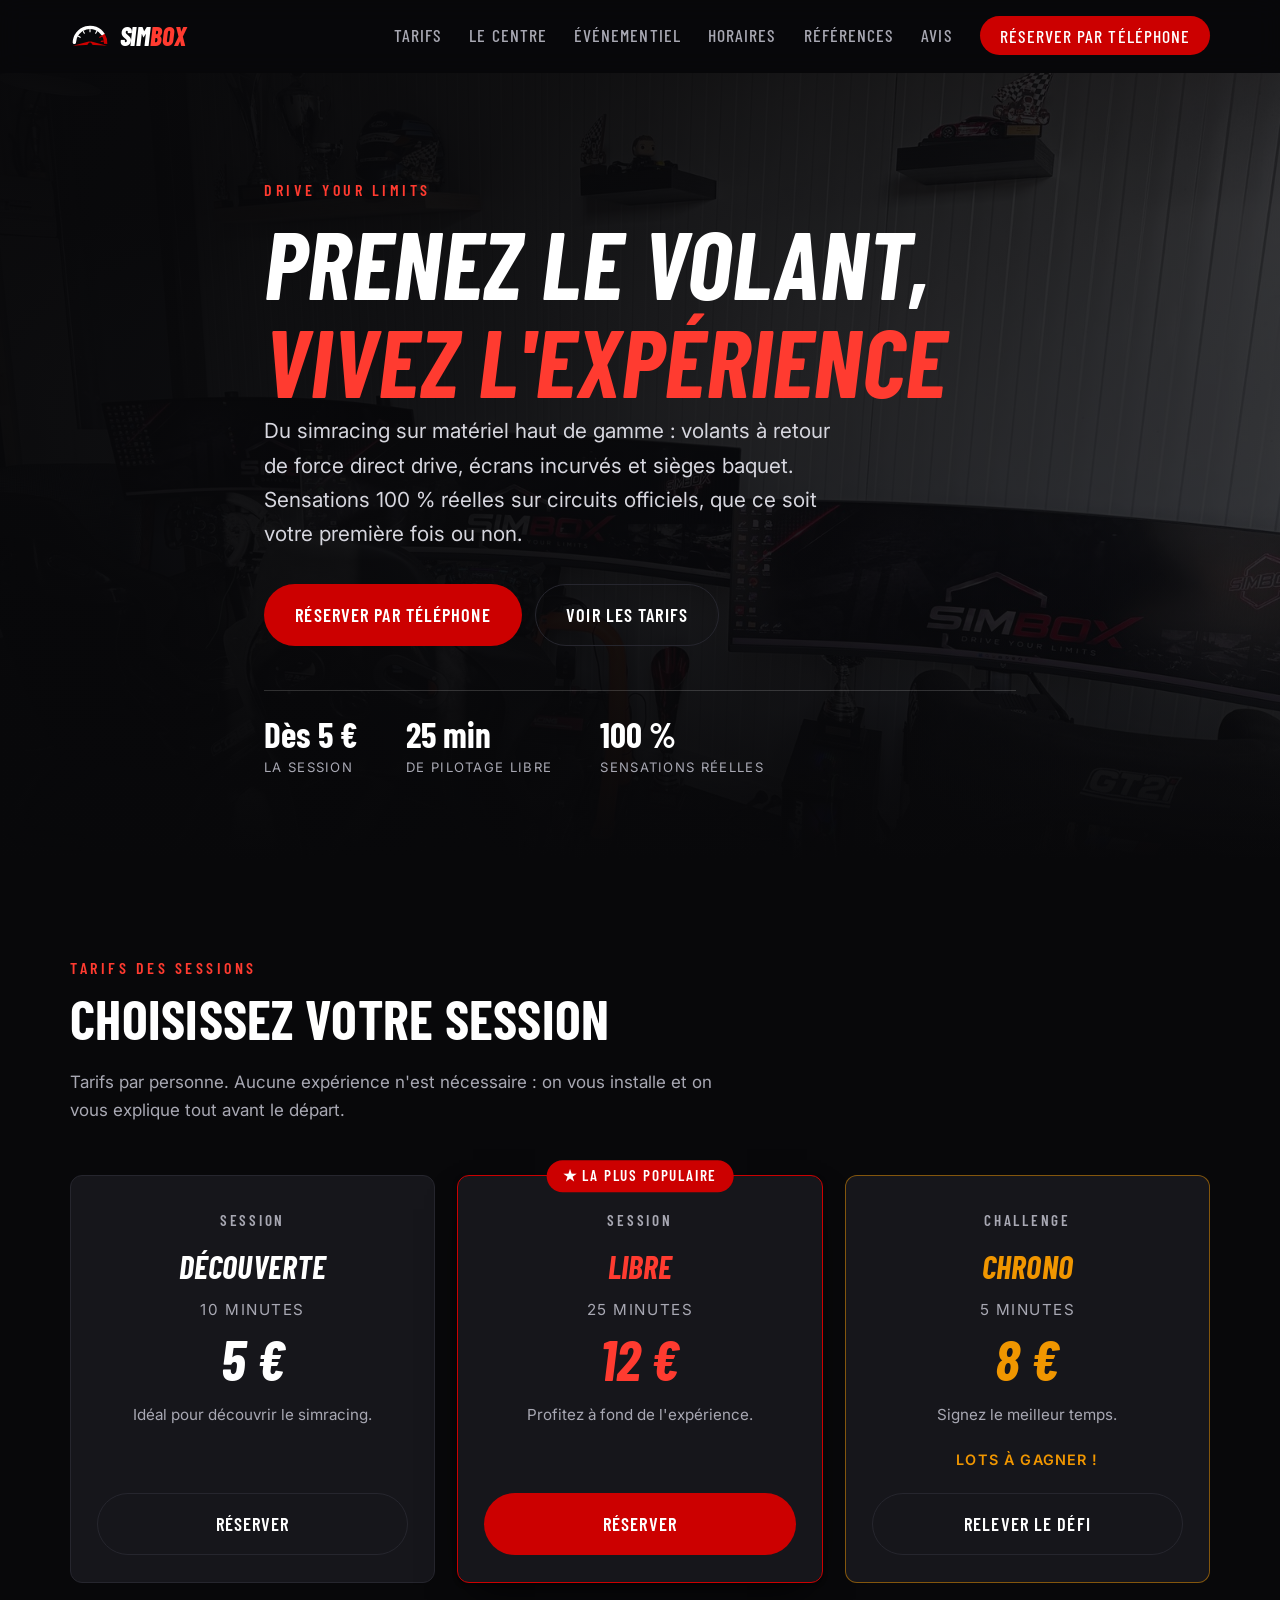
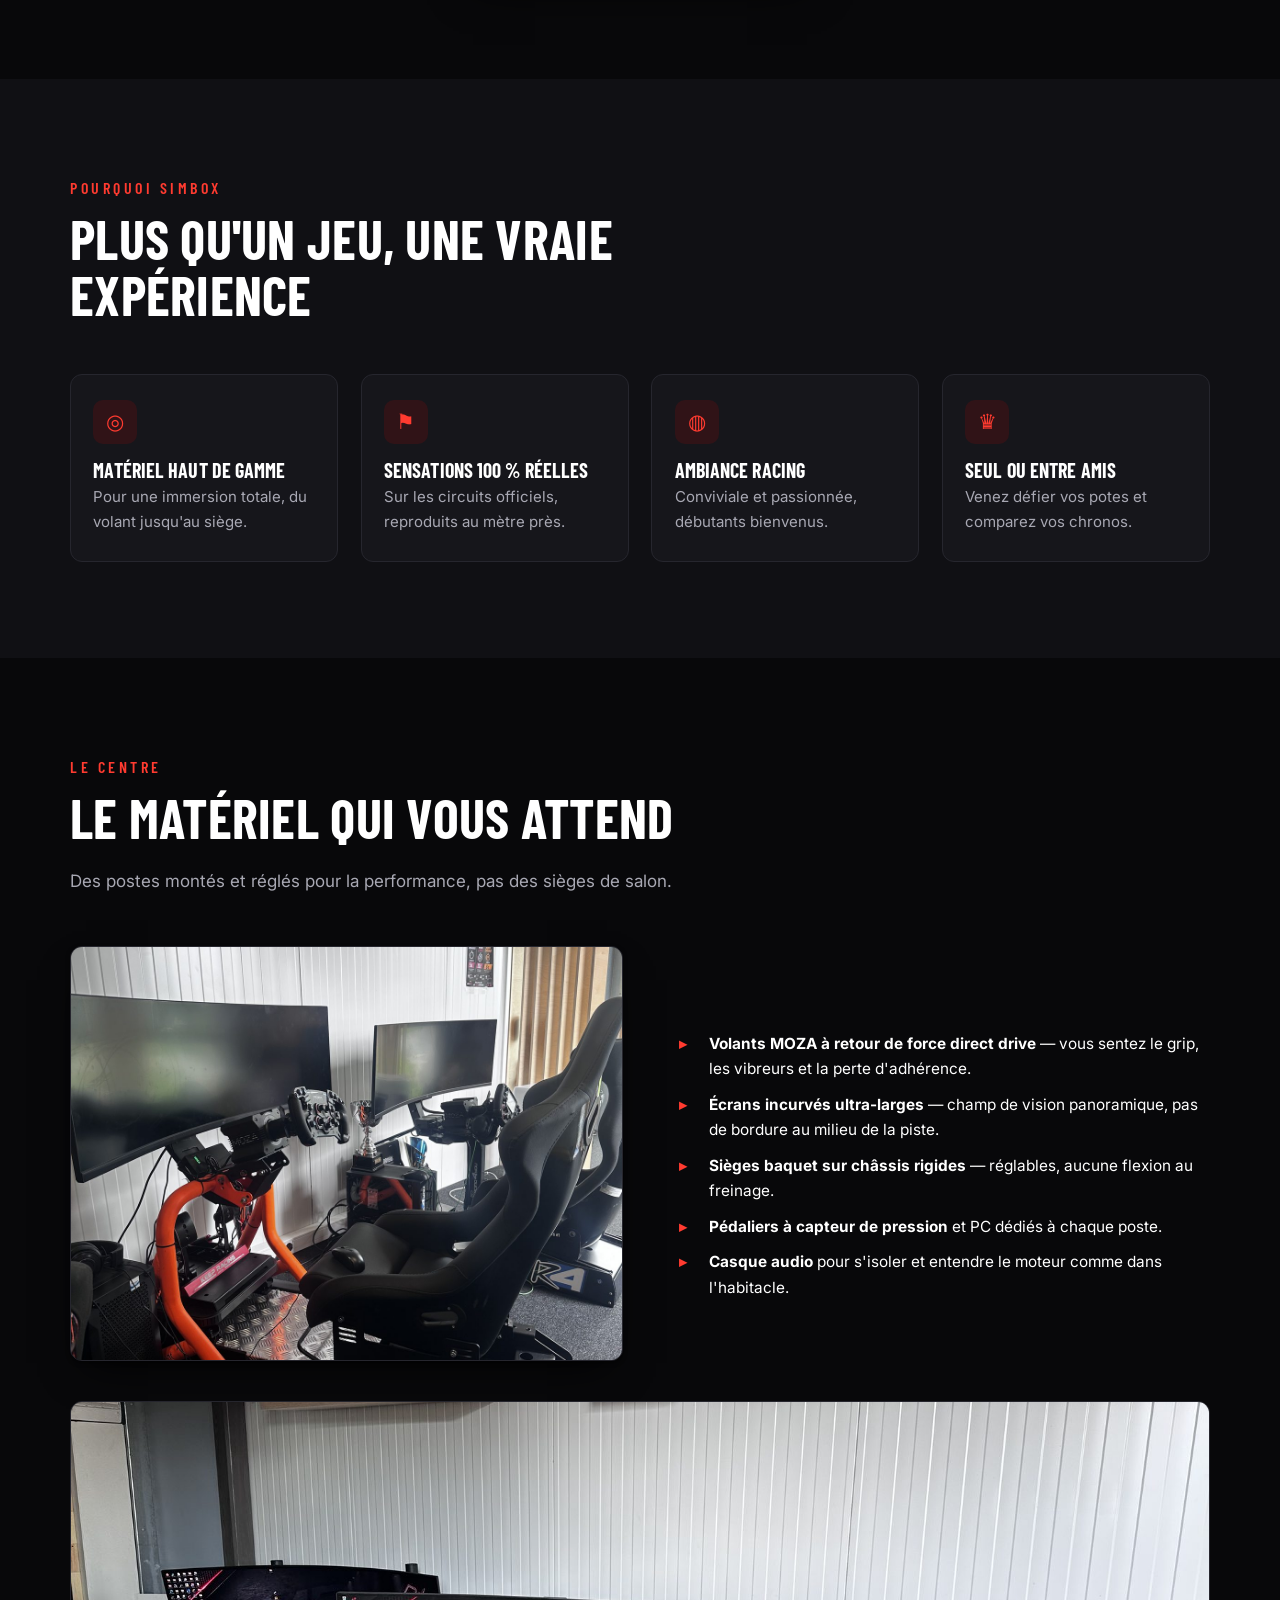
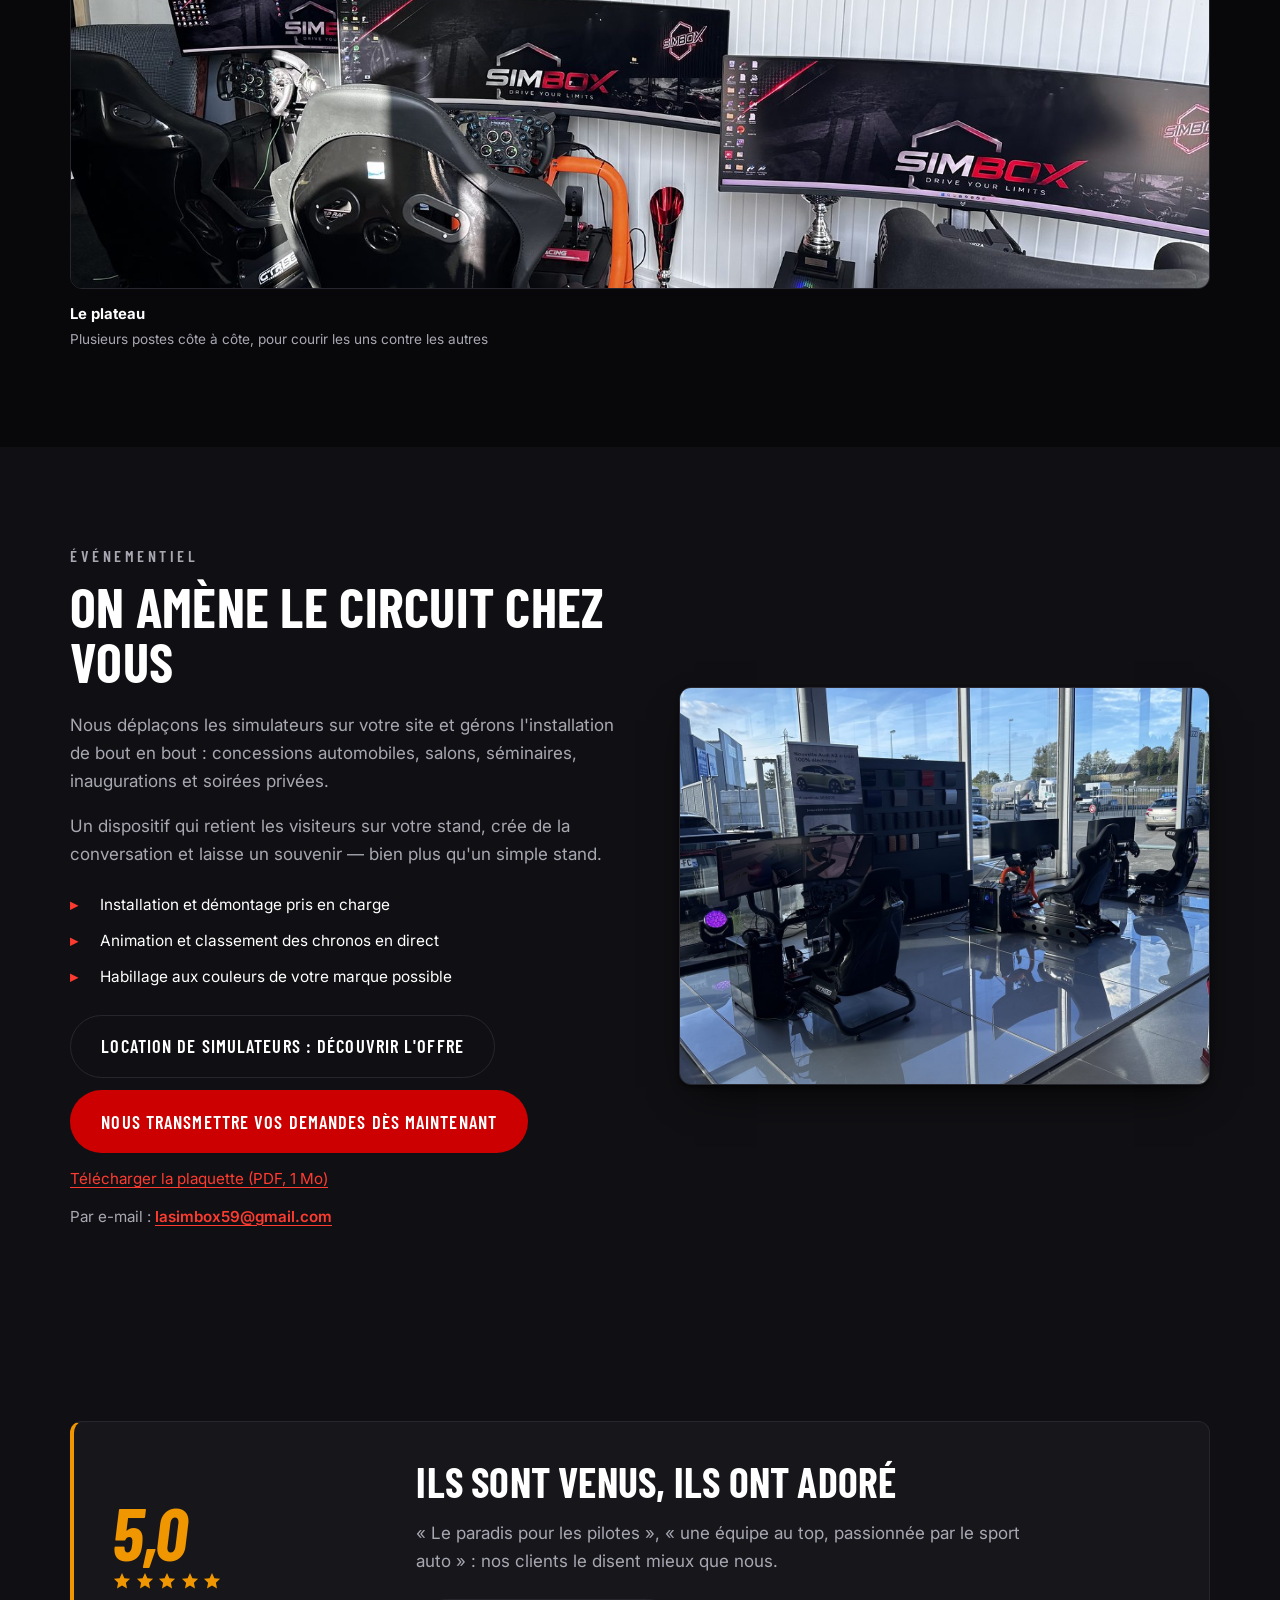
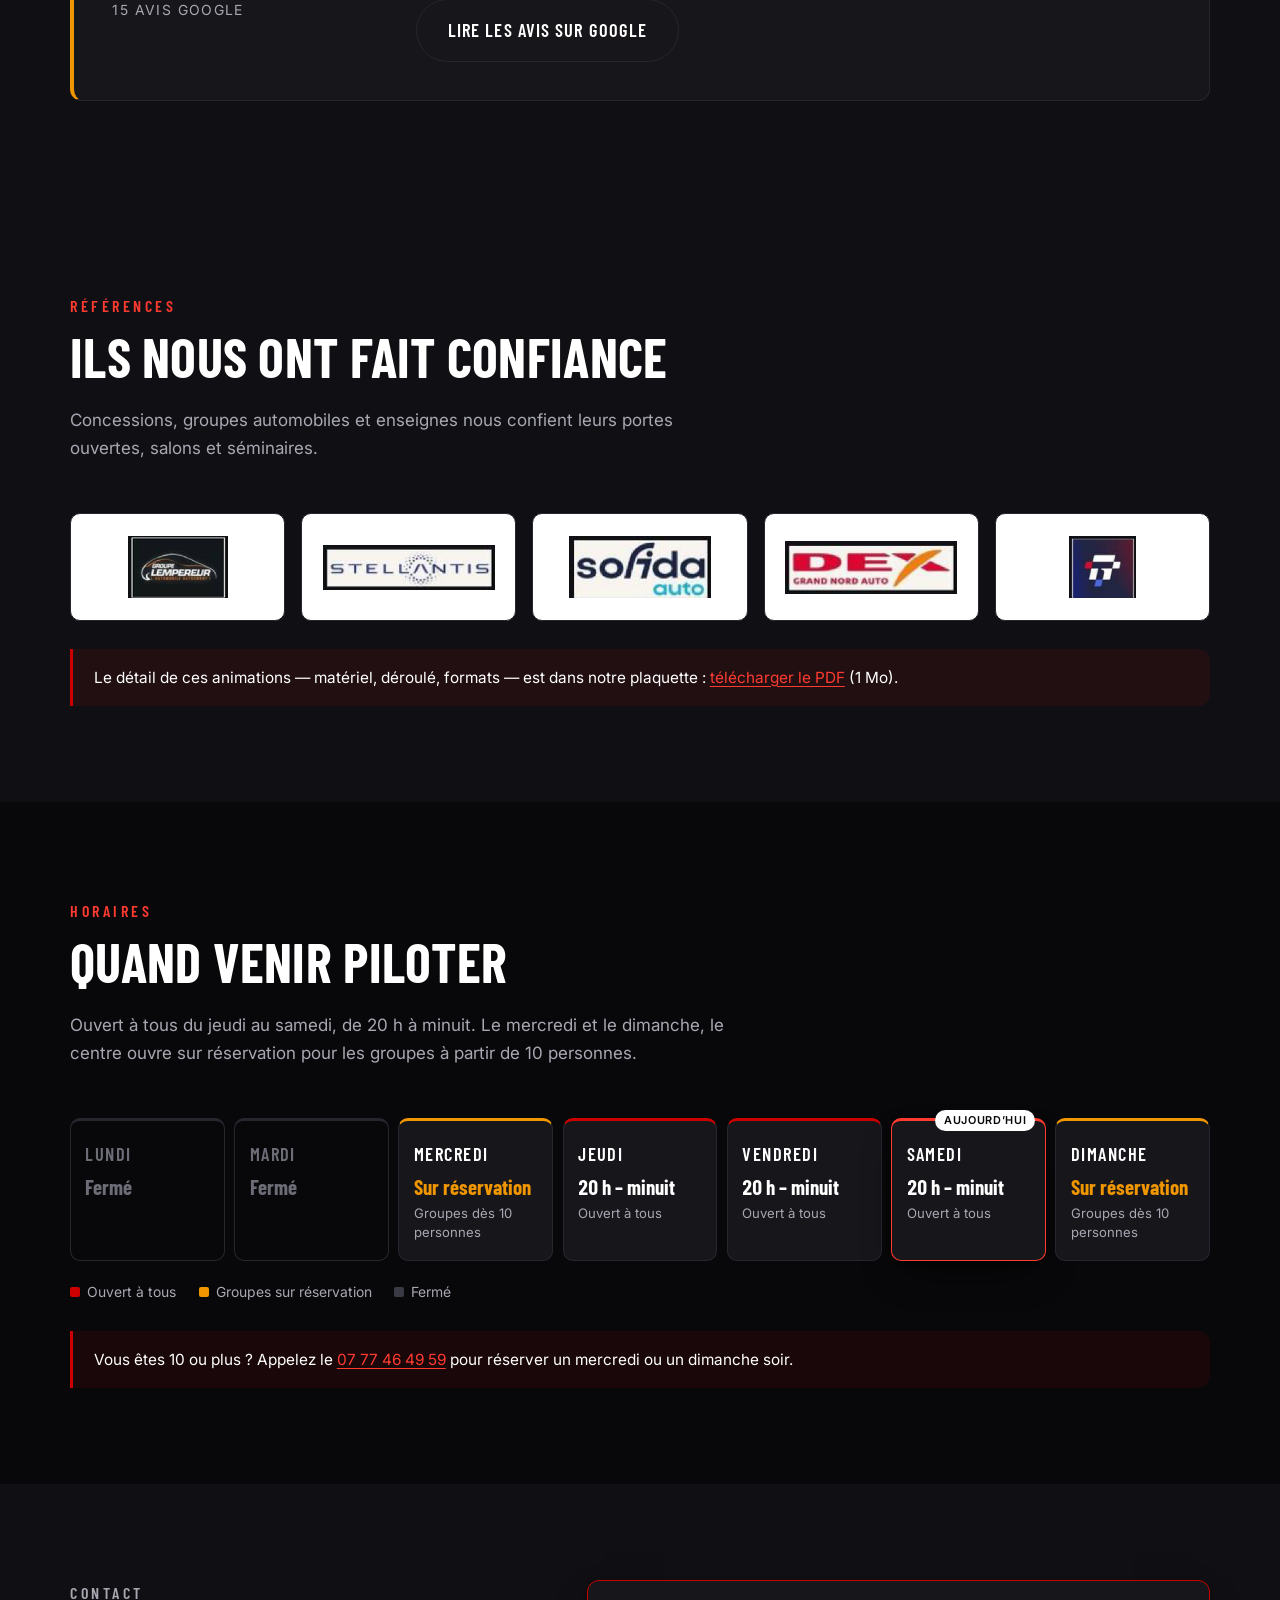
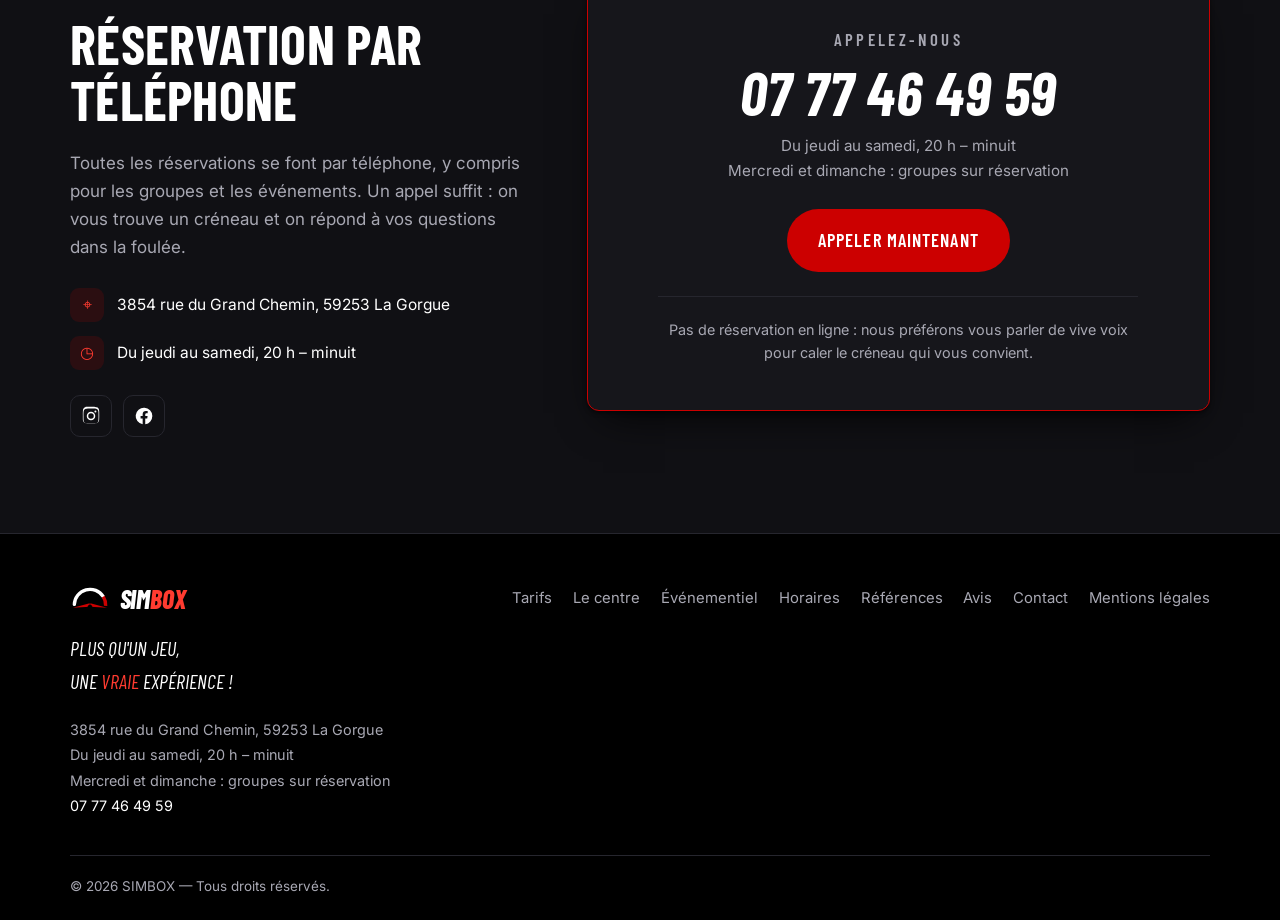
==== commit 00e82fb5: "Mise à jour du site" ====
--- a/index.html
+++ b/index.html
@@ -106,6 +106,7 @@
         <li><a href="#centre">Le centre</a></li>
         <li><a href="#evenementiel">Événementiel</a></li>
         <li><a href="#horaires">Horaires</a></li>
+        <li><a href="#partenaires">Références</a></li>
         <li><a href="#avis">Avis</a></li>
         <li><a class="nav-cta" href="tel:+33777464959">Réserver par téléphone</a></li>
       </ul>
@@ -276,6 +277,9 @@
           <a class="btn btn-ghost devis-location" href="location-simulateurs.html">Location de simulateurs : découvrir l'offre</a>
           <a class="btn btn-primary"
              href="mailto:lasimbox59@gmail.com?subject=Demande%20de%20devis%20%C3%A9v%C3%A9nementiel">Nous transmettre vos demandes dès maintenant</a>
+          <p class="devis-plaquette">
+            <a href="assets/docs/simbox-location-de-simulateurs.pdf" target="_blank" rel="noopener">Télécharger la plaquette (PDF, 1 Mo)</a>
+          </p>
           <p class="devis-mail">
             Par e-mail :
             <a href="mailto:lasimbox59@gmail.com?subject=Demande%20de%20devis%20%C3%A9v%C3%A9nementiel">lasimbox59@gmail.com</a>
@@ -309,6 +313,43 @@
           </a>
         </div>
       </div>
+    </div>
+  </section>
+
+  <!-- ================= PARTENAIRES ================= -->
+  <section class="section section-partenaires" id="partenaires">
+    <div class="wrap">
+      <header class="section-head reveal">
+        <p class="eyebrow">Références</p>
+        <h2>Ils nous ont fait confiance</h2>
+        <p class="section-sub">
+          Concessions, groupes automobiles et enseignes nous confient leurs
+          portes ouvertes, salons et séminaires.
+        </p>
+      </header>
+
+      <ul class="partenaires reveal">
+          <li class="partenaire">
+            <img src="assets/img/partenaires/groupe-lempereur.png" alt="Groupe Lempereur — BMW" loading="lazy">
+          </li>
+          <li class="partenaire">
+            <img src="assets/img/partenaires/stellantis.png" alt="Stellantis" loading="lazy">
+          </li>
+          <li class="partenaire">
+            <img src="assets/img/partenaires/sofida-auto.png" alt="Sofida Auto — Peugeot" loading="lazy">
+          </li>
+          <li class="partenaire">
+            <img src="assets/img/partenaires/dex-grand-nord-auto.png" alt="DEX Grand Nord Auto" loading="lazy">
+          </li>
+          <li class="partenaire">
+            <img src="assets/img/partenaires/gt-collection.png" alt="GT-Collection Lille" loading="lazy">
+          </li>
+      </ul>
+
+      <p class="note reveal">
+        Le détail de ces animations — matériel, déroulé, formats — est dans notre
+        plaquette : <a href="assets/docs/simbox-location-de-simulateurs.pdf" target="_blank" rel="noopener">télécharger le PDF</a> (1 Mo).
+      </p>
     </div>
   </section>
 
@@ -459,6 +500,7 @@
       <a href="#centre">Le centre</a>
       <a href="#evenementiel">Événementiel</a>
       <a href="#horaires">Horaires</a>
+      <a href="#partenaires">Références</a>
       <a href="#avis">Avis</a>
       <a href="#contact">Contact</a>
       <a href="mentions-legales.html">Mentions légales</a>
--- a/assets/css/style.css
+++ b/assets/css/style.css
@@ -849,3 +849,28 @@
 
 .devis { display: flex; flex-direction: column; align-items: flex-start; gap: .8rem; }
 .devis .devis-mail { margin-top: 0; }
+
+/* ---------------------------------------------------- partenaires -------- */
+
+.section-partenaires { background: var(--bg-alt); }
+
+.partenaires {
+  display: grid;
+  grid-template-columns: repeat(auto-fit, minmax(160px, 1fr));
+  gap: 1rem;
+  list-style: none;
+  margin: 0;
+  padding: 0;
+}
+.partenaire {
+  display: grid;
+  place-items: center;
+  min-height: 108px;
+  padding: 1.1rem 1.3rem;
+  background: #ffffff;   /* fond neutre : les logos fournis ont des fonds différents */
+  border: 1px solid var(--line);
+  border-radius: 10px;
+}
+.partenaire img { max-height: 62px; width: auto; object-fit: contain; }
+
+.devis-plaquette { margin: 0; font-size: .95rem; color: var(--ink-soft); }
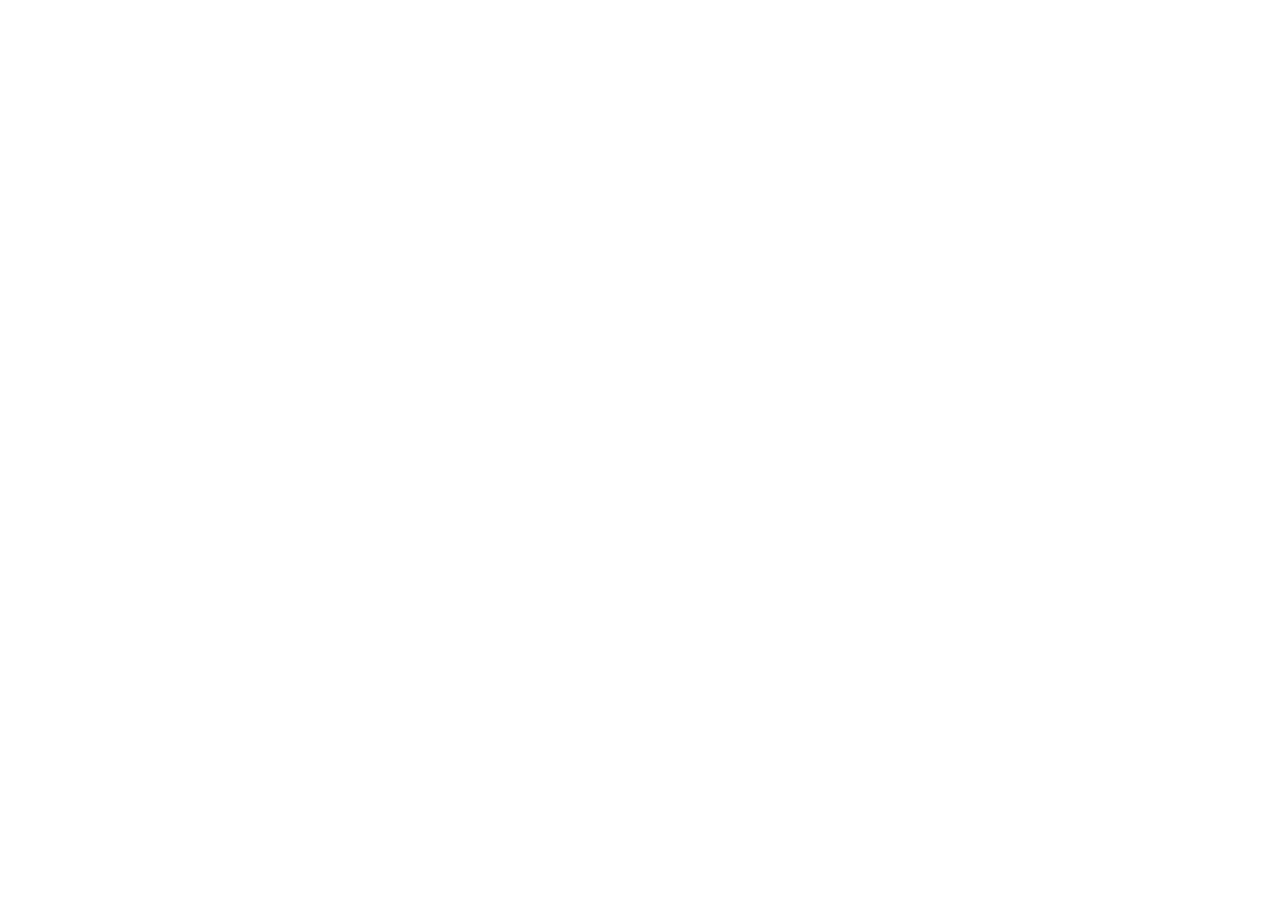
==== commit 2040b19e: "Change site address and update meta tags Updated the title and meta information to reflect the new a" ====
--- a/index.html
+++ b/index.html
@@ -3,514 +3,14 @@
 <head>
 <meta charset="utf-8">
 <meta name="viewport" content="width=device-width, initial-scale=1">
-
-<!-- ======================================================================
-     À PERSONNALISER : titre et description (visibles sur Google)
-     ====================================================================== -->
-<title>SIMBOX — Simulateurs de course automobile à La Gorgue</title>
-<meta name="description" content="SIMBOX, simulateurs de course automobile à La Gorgue. Session découverte 5 €, session libre 25 min 12 €, challenge chrono. Ouvert du jeudi au samedi de 20 h à minuit, mercredi et dimanche sur réservation pour les groupes.">
-
-<meta property="og:type" content="website">
-<meta property="og:title" content="SIMBOX — Drive your limits">
-<meta property="og:description" content="Simulateurs de course automobile à La Gorgue. Sensations 100 % réelles sur circuits officiels, sessions dès 5 €. Ouvert du jeudi au samedi, 20 h – minuit. Groupes sur réservation le mercredi et le dimanche.">
-<meta property="og:image" content="assets/img/plateau.jpg">
-<meta property="og:locale" content="fr_FR">
-<meta name="theme-color" content="#08080a">
-
-<link rel="icon" href="data:image/svg+xml,<svg xmlns='http://www.w3.org/2000/svg' viewBox='0 0 100 100'><rect width='100' height='100' rx='20' fill='%23000000'/><text x='50' y='72' font-size='62' font-family='Arial,Helvetica,sans-serif' font-weight='bold' font-style='italic' fill='%23cc0000' text-anchor='middle'>S</text></svg>">
-
-<link rel="preconnect" href="https://fonts.googleapis.com">
-<link rel="preconnect" href="https://fonts.gstatic.com" crossorigin>
-<link href="https://fonts.googleapis.com/css2?family=Barlow+Condensed:ital,wght@0,500;0,600;0,700;1,700;1,800&family=Inter:wght@400;500;600&display=swap" rel="stylesheet">
-<link rel="stylesheet" href="assets/css/style.css">
-<script>document.documentElement.classList.add("js");</script>
-
-<!-- Données structurées : permettent à Google d'afficher l'adresse, les horaires
-     et le bouton d'appel directement dans les résultats de recherche locaux.
-     À tenir à jour si les horaires ou les tarifs changent. -->
-<script type="application/ld+json">
-{
-  "@context": "https://schema.org",
-  "@type": "EntertainmentBusiness",
-  "name": "SIMBOX",
-  "description": "Simulateurs de course automobile sur matériel haut de gamme. Sessions dès 5 €, seul ou entre amis, et prestations événementielles sur site.",
-  "slogan": "Drive your limits",
-  "telephone": "+33777464959",
-  "priceRange": "5 € – 12 €",
-  "address": {
-    "@type": "PostalAddress",
-    "streetAddress": "3854 rue du Grand Chemin",
-    "postalCode": "59253",
-    "addressLocality": "La Gorgue",
-    "addressRegion": "Hauts-de-France",
-    "addressCountry": "FR"
-  },
-  "sameAs": [
-    "https://www.instagram.com/lasimbox/",
-    "https://www.facebook.com/profile.php?id=100083187744218",
-    "https://www.google.com/maps?cid=8735192761302162915"
-  ],
-  "openingHoursSpecification": [{
-    "@type": "OpeningHoursSpecification",
-    "dayOfWeek": ["Thursday", "Friday", "Saturday"],
-    "opens": "20:00",
-    "closes": "24:00"
-  }],
-  "makesOffer": [
-    { "@type": "Offer", "name": "Session Découverte — 10 min", "price": "5",  "priceCurrency": "EUR" },
-    { "@type": "Offer", "name": "Session Libre — 25 min",      "price": "12", "priceCurrency": "EUR" },
-    { "@type": "Offer", "name": "Challenge Chrono — 5 min",    "price": "8",  "priceCurrency": "EUR" }
-  ]
-}
-</script>
+<title>SIMBOX a déménagé</title>
+<meta name="robots" content="noindex">
+<link rel="canonical" href="https://la-simbox.github.io/">
+<meta http-equiv="refresh" content="0; url=https://la-simbox.github.io/">
+<script>location.replace("https://la-simbox.github.io/" + location.hash);</script>
+<style>body{margin:0;min-height:100vh;display:grid;place-items:center;background:#08080a;color:#fff;font:16px/1.5 system-ui,sans-serif;text-align:center;padding:16px}a{color:#ff3b30}</style>
 </head>
 <body>
-
-<a class="skip-link" href="#contenu">Aller au contenu</a>
-
-<header class="site-header" id="haut">
-  <div class="wrap header-inner">
-
-    <a class="brand" href="#haut">
-      <!-- Logo redessiné en SVG d'après l'affiche : compteur + SIM/BOX -->
-      <svg class="brand-gauge" viewBox="0 6 120 68" role="img" aria-label="SIMBOX">
-        <path d="M13.03 58.36 A47 47 0 0 1 99.86 35.09"
-              fill="none" stroke="#ffffff" stroke-width="10" stroke-linecap="round"/>
-        <path d="M99.86 35.09 A47 47 0 0 1 106.94 62.46" fill="none"
-              stroke="#cc0000" stroke-width="10" stroke-linecap="butt"/>
-        <g stroke="#ffffff" stroke-width="3.4" stroke-linecap="round">
-          <line x1="30.56" y1="43.00" x2="25.36" y2="40.00"/>
-          <line x1="43.00" y1="30.56" x2="40.00" y2="25.36"/>
-          <line x1="60.00" y1="26.00" x2="60.00" y2="20.00"/>
-          <line x1="77.00" y1="30.56" x2="80.00" y2="25.36"/>
-        </g>
-        <g stroke="#cc0000" stroke-width="3.4" stroke-linecap="round">
-          <line x1="89.44" y1="43.00" x2="94.64" y2="40.00"/>
-          <line x1="93.67" y1="55.27" x2="99.61" y2="54.43"/>
-        </g>
-        <polygon points="59,55 59,65 8.64,68.5" fill="#cc0000"/>
-        <polygon points="61,55 61,65 111.36,68.5" fill="#cc0000"/>
-        <ellipse cx="60" cy="64" rx="6.5" ry="4.8" fill="#08080a"/>
-      </svg>
-      <span class="brand-name"><span class="bn-sim">SIM</span><span class="bn-box">BOX</span></span>
-    </a>
-
-    <button class="nav-toggle" aria-expanded="false" aria-controls="nav-principal">
-      <span class="nav-toggle-bars" aria-hidden="true"></span>
-      <span class="sr-only">Ouvrir le menu</span>
-    </button>
-
-    <nav id="nav-principal" class="nav" aria-label="Navigation principale">
-      <ul>
-        <li><a href="#tarifs">Tarifs</a></li>
-        <li><a href="#centre">Le centre</a></li>
-        <li><a href="#evenementiel">Événementiel</a></li>
-        <li><a href="#horaires">Horaires</a></li>
-        <li><a href="#partenaires">Références</a></li>
-        <li><a href="#avis">Avis</a></li>
-        <li><a class="nav-cta" href="tel:+33777464959">Réserver par téléphone</a></li>
-      </ul>
-    </nav>
-  </div>
-</header>
-
-<main id="contenu">
-
-  <!-- ================= HERO ================= -->
-  <section class="hero">
-    <div class="wrap hero-inner">
-      <p class="eyebrow reveal">Drive your limits</p>
-      <h1 class="reveal">Prenez le volant,<span class="accent">vivez l'expérience</span></h1>
-      <p class="lede reveal">
-        Du simracing sur matériel haut de gamme : volants à retour de force direct drive,
-        écrans incurvés et sièges baquet. Sensations 100 % réelles sur circuits officiels,
-        que ce soit votre première fois ou non.
-      </p>
-      <div class="hero-actions reveal">
-        <a class="btn btn-primary" href="tel:+33777464959">Réserver par téléphone</a>
-        <a class="btn btn-ghost" href="#tarifs">Voir les tarifs</a>
-      </div>
-      <ul class="hero-facts reveal">
-        <li><strong>Dès 5 €</strong><span>la session</span></li>
-        <li><strong>25 min</strong><span>de pilotage libre</span></li>
-        <li><strong>100 %</strong><span>sensations réelles</span></li>
-      </ul>
-    </div>
-  </section>
-
-  <!-- ================= TARIFS ================= -->
-  <section class="section" id="tarifs">
-    <div class="wrap">
-      <header class="section-head reveal">
-        <p class="eyebrow">Tarifs des sessions</p>
-        <h2>Choisissez votre session</h2>
-        <p class="section-sub">
-          Tarifs par personne. Aucune expérience n'est nécessaire : on vous installe
-          et on vous explique tout avant le départ.
-        </p>
-      </header>
-
-      <div class="grid grid-3 tarifs">
-
-        <article class="tarif reveal">
-          <p class="tarif-kind">Session</p>
-          <h3>Découverte</h3>
-          <p class="tarif-duree">10 minutes</p>
-          <p class="tarif-prix">5 €</p>
-          <p class="tarif-desc">Idéal pour découvrir le simracing.</p>
-          <a class="btn btn-ghost" href="tel:+33777464959">Réserver</a>
-        </article>
-
-        <article class="tarif tarif-populaire reveal">
-          <span class="tarif-flag">★ La plus populaire</span>
-          <p class="tarif-kind">Session</p>
-          <h3>Libre</h3>
-          <p class="tarif-duree">25 minutes</p>
-          <p class="tarif-prix">12 €</p>
-          <p class="tarif-desc">Profitez à fond de l'expérience.</p>
-          <a class="btn btn-primary" href="tel:+33777464959">Réserver</a>
-        </article>
-
-        <article class="tarif tarif-chrono reveal">
-          <p class="tarif-kind">Challenge</p>
-          <h3>Chrono</h3>
-          <p class="tarif-duree">5 minutes</p>
-          <p class="tarif-prix">8 €</p>
-          <p class="tarif-desc">Signez le meilleur temps.</p>
-          <p class="tarif-lot">Lots à gagner !</p>
-          <a class="btn btn-ghost" href="tel:+33777464959">Relever le défi</a>
-        </article>
-
-      </div>
-    </div>
-  </section>
-
-  <!-- ================= ATOUTS ================= -->
-  <section class="section section-alt">
-    <div class="wrap">
-      <header class="section-head reveal">
-        <p class="eyebrow">Pourquoi SIMBOX</p>
-        <h2>Plus qu'un jeu, une vraie expérience</h2>
-      </header>
-
-      <div class="grid grid-4">
-        <article class="atout reveal">
-          <div class="atout-icon" aria-hidden="true">◎</div>
-          <h3>Matériel haut de gamme</h3>
-          <p>Pour une immersion totale, du volant jusqu'au siège.</p>
-        </article>
-        <article class="atout reveal">
-          <div class="atout-icon" aria-hidden="true">⚑</div>
-          <h3>Sensations 100 % réelles</h3>
-          <p>Sur les circuits officiels, reproduits au mètre près.</p>
-        </article>
-        <article class="atout reveal">
-          <div class="atout-icon" aria-hidden="true">◍</div>
-          <h3>Ambiance racing</h3>
-          <p>Conviviale et passionnée, débutants bienvenus.</p>
-        </article>
-        <article class="atout reveal">
-          <div class="atout-icon" aria-hidden="true">♛</div>
-          <h3>Seul ou entre amis</h3>
-          <p>Venez défier vos potes et comparez vos chronos.</p>
-        </article>
-      </div>
-    </div>
-  </section>
-
-  <!-- ================= LE CENTRE ================= -->
-  <section class="section" id="centre">
-    <div class="wrap">
-      <header class="section-head reveal">
-        <p class="eyebrow">Le centre</p>
-        <h2>Le matériel qui vous attend</h2>
-        <p class="section-sub">
-          Des postes montés et réglés pour la performance, pas des sièges de salon.
-        </p>
-      </header>
-
-      <div class="split split-reverse" style="margin-bottom:2.5rem">
-        <div class="split-text reveal">
-          <ul class="checklist">
-            <li><strong>Volants MOZA à retour de force direct drive</strong> — vous sentez le grip, les vibreurs et la perte d'adhérence.</li>
-            <li><strong>Écrans incurvés ultra-larges</strong> — champ de vision panoramique, pas de bordure au milieu de la piste.</li>
-            <li><strong>Sièges baquet sur châssis rigides</strong> — réglables, aucune flexion au freinage.</li>
-            <li><strong>Pédaliers à capteur de pression</strong> et PC dédiés à chaque poste.</li>
-            <li><strong>Casque audio</strong> pour s'isoler et entendre le moteur comme dans l'habitacle.</li>
-          </ul>
-        </div>
-        <div class="split-media reveal">
-          <img src="assets/img/cockpit.jpg" width="1200" height="1600"
-               alt="Poste de pilotage SIMBOX : volant MOZA, écran incurvé et siège baquet sur châssis tubulaire orange.">
-        </div>
-      </div>
-
-      <figure class="shot shot-large reveal">
-        <img src="assets/img/plateau.jpg" width="1600" height="1200" loading="lazy"
-             alt="Le plateau SIMBOX avec plusieurs simulateurs alignés et les trophées exposés au mur.">
-        <figcaption><strong>Le plateau</strong><span>Plusieurs postes côte à côte, pour courir les uns contre les autres</span></figcaption>
-      </figure>
-    </div>
-  </section>
-
-  <!-- ================= ÉVÉNEMENTIEL ================= -->
-  <section class="section section-alt" id="evenementiel">
-    <div class="wrap split">
-      <div class="split-text reveal">
-        <p class="eyebrow">Événementiel</p>
-        <h2>On amène le circuit chez vous</h2>
-        <p>
-          Nous déplaçons les simulateurs sur votre site et gérons l'installation
-          de bout en bout : concessions automobiles, salons, séminaires,
-          inaugurations et soirées privées.
-        </p>
-        <p>
-          Un dispositif qui retient les visiteurs sur votre stand, crée de la
-          conversation et laisse un souvenir — bien plus qu'un simple stand.
-        </p>
-        <ul class="checklist">
-          <li>Installation et démontage pris en charge</li>
-          <li>Animation et classement des chronos en direct</li>
-          <li>Habillage aux couleurs de votre marque possible</li>
-        </ul>
-        <div class="devis">
-          <a class="btn btn-ghost devis-location" href="location-simulateurs.html">Location de simulateurs : découvrir l'offre</a>
-          <a class="btn btn-primary"
-             href="mailto:lasimbox59@gmail.com?subject=Demande%20de%20devis%20%C3%A9v%C3%A9nementiel">Nous transmettre vos demandes dès maintenant</a>
-          <p class="devis-plaquette">
-            <a href="assets/docs/simbox-location-de-simulateurs.pdf" target="_blank" rel="noopener">Télécharger la plaquette (PDF, 1 Mo)</a>
-          </p>
-          <p class="devis-mail">
-            Par e-mail :
-            <a href="mailto:lasimbox59@gmail.com?subject=Demande%20de%20devis%20%C3%A9v%C3%A9nementiel">lasimbox59@gmail.com</a>
-          </p>
-        </div>
-      </div>
-      <div class="split-media reveal">
-        <img src="assets/img/evenementiel.jpg" width="1200" height="1600" loading="lazy"
-             alt="Trois simulateurs SIMBOX installés dans le showroom vitré d'une concession Audi.">
-      </div>
-    </div>
-  </section>
-
-  <!-- ================= AVIS GOOGLE ================= -->
-  <section class="section section-avis" id="avis">
-    <div class="wrap">
-      <div class="avis-google reveal">
-        <div class="avis-note">
-          <span class="avis-chiffre">5,0</span>
-          <span class="avis-etoiles" role="img" aria-label="Note de 5 sur 5"><svg class="etoile" viewBox="0 0 24 24" aria-hidden="true"><path d="M12 2.3l2.9 6.3 6.8.8-5 4.7 1.3 6.8-6-3.4-6 3.4 1.3-6.8-5-4.7 6.8-.8z"/></svg><svg class="etoile" viewBox="0 0 24 24" aria-hidden="true"><path d="M12 2.3l2.9 6.3 6.8.8-5 4.7 1.3 6.8-6-3.4-6 3.4 1.3-6.8-5-4.7 6.8-.8z"/></svg><svg class="etoile" viewBox="0 0 24 24" aria-hidden="true"><path d="M12 2.3l2.9 6.3 6.8.8-5 4.7 1.3 6.8-6-3.4-6 3.4 1.3-6.8-5-4.7 6.8-.8z"/></svg><svg class="etoile" viewBox="0 0 24 24" aria-hidden="true"><path d="M12 2.3l2.9 6.3 6.8.8-5 4.7 1.3 6.8-6-3.4-6 3.4 1.3-6.8-5-4.7 6.8-.8z"/></svg><svg class="etoile" viewBox="0 0 24 24" aria-hidden="true"><path d="M12 2.3l2.9 6.3 6.8.8-5 4.7 1.3 6.8-6-3.4-6 3.4 1.3-6.8-5-4.7 6.8-.8z"/></svg></span>
-          <span class="avis-compte">15 avis Google</span>
-        </div>
-        <div class="avis-texte">
-          <h2>Ils sont venus, ils ont adoré</h2>
-          <p>
-            « Le paradis pour les pilotes », « une équipe au top, passionnée par le
-            sport auto » : nos clients le disent mieux que nous.
-          </p>
-          <a class="btn btn-ghost" href="https://www.google.com/maps?cid=8735192761302162915" target="_blank" rel="noopener">
-            Lire les avis sur Google
-          </a>
-        </div>
-      </div>
-    </div>
-  </section>
-
-  <!-- ================= PARTENAIRES ================= -->
-  <section class="section section-partenaires" id="partenaires">
-    <div class="wrap">
-      <header class="section-head reveal">
-        <p class="eyebrow">Références</p>
-        <h2>Ils nous ont fait confiance</h2>
-        <p class="section-sub">
-          Concessions, groupes automobiles et enseignes nous confient leurs
-          portes ouvertes, salons et séminaires.
-        </p>
-      </header>
-
-      <ul class="partenaires reveal">
-          <li class="partenaire">
-            <img src="assets/img/partenaires/groupe-lempereur.png" alt="Groupe Lempereur — BMW" loading="lazy">
-          </li>
-          <li class="partenaire">
-            <img src="assets/img/partenaires/stellantis.png" alt="Stellantis" loading="lazy">
-          </li>
-          <li class="partenaire">
-            <img src="assets/img/partenaires/sofida-auto.png" alt="Sofida Auto — Peugeot" loading="lazy">
-          </li>
-          <li class="partenaire">
-            <img src="assets/img/partenaires/dex-grand-nord-auto.png" alt="DEX Grand Nord Auto" loading="lazy">
-          </li>
-          <li class="partenaire">
-            <img src="assets/img/partenaires/gt-collection.png" alt="GT-Collection Lille" loading="lazy">
-          </li>
-      </ul>
-
-      <p class="note reveal">
-        Le détail de ces animations — matériel, déroulé, formats — est dans notre
-        plaquette : <a href="assets/docs/simbox-location-de-simulateurs.pdf" target="_blank" rel="noopener">télécharger le PDF</a> (1 Mo).
-      </p>
-    </div>
-  </section>
-
-  <!-- ================= HORAIRES ================= -->
-  <section class="section" id="horaires">
-    <div class="wrap">
-      <header class="section-head reveal">
-        <p class="eyebrow">Horaires</p>
-        <h2>Quand venir piloter</h2>
-        <p class="section-sub">
-          Ouvert à tous du jeudi au samedi, de 20 h à minuit. Le mercredi et le
-          dimanche, le centre ouvre sur réservation pour les groupes à partir de
-          10 personnes.
-        </p>
-      </header>
-
-      <ol class="semaine reveal" aria-label="Horaires de la semaine">
-        <li class="jour jour-ferme" data-jour="1">
-          <span class="jour-nom">Lundi</span>
-          <span class="jour-etat">Fermé</span>
-        </li>
-        <li class="jour jour-ferme" data-jour="2">
-          <span class="jour-nom">Mardi</span>
-          <span class="jour-etat">Fermé</span>
-        </li>
-        <li class="jour jour-groupe" data-jour="3">
-          <span class="jour-nom">Mercredi</span>
-          <span class="jour-etat">Sur réservation</span>
-          <span class="jour-detail">Groupes dès 10 personnes</span>
-        </li>
-        <li class="jour jour-ouvert" data-jour="4">
-          <span class="jour-nom">Jeudi</span>
-          <span class="jour-etat">20 h – minuit</span>
-          <span class="jour-detail">Ouvert à tous</span>
-        </li>
-        <li class="jour jour-ouvert" data-jour="5">
-          <span class="jour-nom">Vendredi</span>
-          <span class="jour-etat">20 h – minuit</span>
-          <span class="jour-detail">Ouvert à tous</span>
-        </li>
-        <li class="jour jour-ouvert" data-jour="6">
-          <span class="jour-nom">Samedi</span>
-          <span class="jour-etat">20 h – minuit</span>
-          <span class="jour-detail">Ouvert à tous</span>
-        </li>
-        <li class="jour jour-groupe" data-jour="0">
-          <span class="jour-nom">Dimanche</span>
-          <span class="jour-etat">Sur réservation</span>
-          <span class="jour-detail">Groupes dès 10 personnes</span>
-        </li>
-      </ol>
-
-      <p class="semaine-legende reveal">
-        <span><span class="pastille pastille-ouvert" aria-hidden="true"></span>Ouvert à tous</span>
-        <span><span class="pastille pastille-groupe" aria-hidden="true"></span>Groupes sur réservation</span>
-        <span><span class="pastille pastille-ferme" aria-hidden="true"></span>Fermé</span>
-      </p>
-
-      <p class="note reveal">
-        Vous êtes 10 ou plus ? Appelez le
-        <a href="tel:+33777464959">07 77 46 49 59</a> pour réserver un mercredi
-        ou un dimanche soir.
-      </p>
-    </div>
-  </section>
-
-  <!-- ================= CONTACT ================= -->
-  <section class="section section-contact" id="contact">
-    <div class="wrap contact">
-      <div class="contact-intro reveal">
-        <p class="eyebrow">Contact</p>
-        <h2>Réservation par téléphone</h2>
-        <p>
-          Toutes les réservations se font par téléphone, y compris pour les groupes
-          et les événements. Un appel suffit : on vous trouve un créneau et on
-          répond à vos questions dans la foulée.
-        </p>
-
-        <ul class="contact-list">
-          <li>
-            <span class="ci" aria-hidden="true">⌖</span>
-            <a href="https://www.google.com/maps/search/?api=1&amp;query=3854+rue+du+Grand+Chemin+59253+La+Gorgue"
-               target="_blank" rel="noopener">
-              3854 rue du Grand Chemin, 59253 La Gorgue
-            </a>
-          </li>
-          <li>
-            <span class="ci" aria-hidden="true">◷</span>
-            <a href="#horaires">Du jeudi au samedi, 20 h – minuit</a>
-          </li>
-        </ul>
-
-        <!-- Facebook : lien confirmé. Instagram : À VÉRIFIER, l'identifiant
-             « lasimbox » est supposé. S'il ne tombe pas sur votre page, remplacez
-             l'URL ici et dans le tableau sameAs des données structurées. -->
-        <div class="socials">
-          <a href="https://www.instagram.com/lasimbox/" aria-label="SIMBOX sur Instagram" target="_blank" rel="noopener">
-            <svg viewBox="0 0 24 24" aria-hidden="true"><path d="M12 2.2c3.2 0 3.6 0 4.9.07 1.2.05 1.8.25 2.2.42.6.22 1 .48 1.4.9.4.4.7.8.9 1.4.2.4.4 1 .4 2.2.1 1.3.1 1.7.1 4.9s0 3.6-.1 4.9c0 1.2-.2 1.8-.4 2.2-.2.6-.5 1-.9 1.4-.4.4-.8.7-1.4.9-.4.2-1 .4-2.2.4-1.3.1-1.7.1-4.9.1s-3.6 0-4.9-.1c-1.2 0-1.8-.2-2.2-.4-.6-.2-1-.5-1.4-.9-.4-.4-.7-.8-.9-1.4-.2-.4-.4-1-.4-2.2C2.2 15.6 2.2 15.2 2.2 12s0-3.6.1-4.9c0-1.2.2-1.8.4-2.2.2-.6.5-1 .9-1.4.4-.4.8-.7 1.4-.9.4-.2 1-.4 2.2-.4C8.4 2.2 8.8 2.2 12 2.2m0 2.1c-3.1 0-3.5 0-4.8.07-1 .05-1.6.22-1.9.36-.5.18-.8.4-1.1.7-.3.3-.5.6-.7 1.1-.1.3-.3.9-.4 1.9C3 9.7 3 10.1 3 13.2s0 3.5.1 4.8c.1 1 .3 1.6.4 1.9.2.5.4.8.7 1.1.3.3.6.5 1.1.7.3.1.9.3 1.9.4 1.3.1 1.7.1 4.8.1s3.5 0 4.8-.1c1-.1 1.6-.3 1.9-.4.5-.2.8-.4 1.1-.7.3-.3.5-.6.7-1.1.1-.3.3-.9.4-1.9.1-1.3.1-1.7.1-4.8s0-3.5-.1-4.8c-.1-1-.3-1.6-.4-1.9-.2-.5-.4-.8-.7-1.1-.3-.3-.6-.5-1.1-.7-.3-.1-.9-.3-1.9-.4-1.3-.07-1.7-.07-4.8-.07z" transform="translate(0 -1.2)"/><path d="M12 15.3a3.3 3.3 0 1 1 0-6.6 3.3 3.3 0 0 1 0 6.6m0-8.4a5.1 5.1 0 1 0 0 10.2 5.1 5.1 0 0 0 0-10.2m6.5-.2a1.2 1.2 0 1 1-2.4 0 1.2 1.2 0 0 1 2.4 0"/></svg>
-          </a>
-          <a href="https://www.facebook.com/profile.php?id=100083187744218" aria-label="SIMBOX sur Facebook" target="_blank" rel="noopener">
-            <svg viewBox="0 0 24 24" aria-hidden="true"><path d="M22 12a10 10 0 1 0-11.6 9.9v-7H7.9V12h2.5V9.8c0-2.5 1.5-3.9 3.8-3.9 1.1 0 2.2.2 2.2.2v2.5h-1.3c-1.2 0-1.6.8-1.6 1.6V12h2.8l-.4 2.9h-2.4v7A10 10 0 0 0 22 12"/></svg>
-          </a>
-        </div>
-      </div>
-
-      <!-- Bloc téléphone : c'est le seul moyen de réserver. -->
-      <div class="phone-panel reveal">
-        <p class="phone-label">Appelez-nous</p>
-        <a class="phone-number" href="tel:+33777464959">07 77 46 49 59</a>
-        <p class="phone-hours">Du jeudi au samedi, 20 h – minuit<br>
-        Mercredi et dimanche : groupes sur réservation</p>
-        <a class="btn btn-primary phone-btn" href="tel:+33777464959">Appeler maintenant</a>
-        <p class="phone-note">
-          Pas de réservation en ligne : nous préférons vous parler de vive voix
-          pour caler le créneau qui vous convient.
-        </p>
-      </div>
-    </div>
-  </section>
-
-</main>
-
-<footer class="site-footer">
-  <div class="wrap footer-inner">
-    <div>
-      <a class="brand" href="#haut">
-        <svg class="brand-gauge" viewBox="0 6 120 68" role="img" aria-label="SIMBOX">
-          <path d="M13.03 58.36 A47 47 0 0 1 99.86 35.09" fill="none"
-                stroke="#ffffff" stroke-width="10" stroke-linecap="round"/>
-          <path d="M99.86 35.09 A47 47 0 0 1 106.94 62.46" fill="none"
-                stroke="#cc0000" stroke-width="10" stroke-linecap="butt"/>
-          <polygon points="59,55 59,65 8.64,68.5" fill="#cc0000"/>
-          <polygon points="61,55 61,65 111.36,68.5" fill="#cc0000"/>
-          <ellipse cx="60" cy="64" rx="6.5" ry="4.8" fill="#000000"/>
-        </svg>
-        <span class="brand-name"><span class="bn-sim">SIM</span><span class="bn-box">BOX</span></span>
-      </a>
-      <p class="footer-slogan">Plus qu'un jeu,<br>une <span class="accent">vraie</span> expérience !</p>
-      <address class="footer-address">
-        3854 rue du Grand Chemin, 59253 La Gorgue<br>
-        Du jeudi au samedi, 20 h – minuit<br>
-        Mercredi et dimanche : groupes sur réservation<br>
-        <a href="tel:+33777464959">07 77 46 49 59</a>
-      </address>
-    </div>
-    <nav class="footer-nav" aria-label="Pied de page">
-      <a href="#tarifs">Tarifs</a>
-      <a href="#centre">Le centre</a>
-      <a href="#evenementiel">Événementiel</a>
-      <a href="#horaires">Horaires</a>
-      <a href="#partenaires">Références</a>
-      <a href="#avis">Avis</a>
-      <a href="#contact">Contact</a>
-      <a href="mentions-legales.html">Mentions légales</a>
-    </nav>
-  </div>
-  <div class="wrap footer-bottom">
-    <p>© <span id="annee">2026</span> SIMBOX — Tous droits réservés.</p>
-  </div>
-</footer>
-
-<script src="assets/js/main.js"></script>
+<p>Le site de la SIMBOX a changé d'adresse.<br><a href="https://la-simbox.github.io/">Continuer vers la-simbox.github.io</a></p>
 </body>
 </html>
